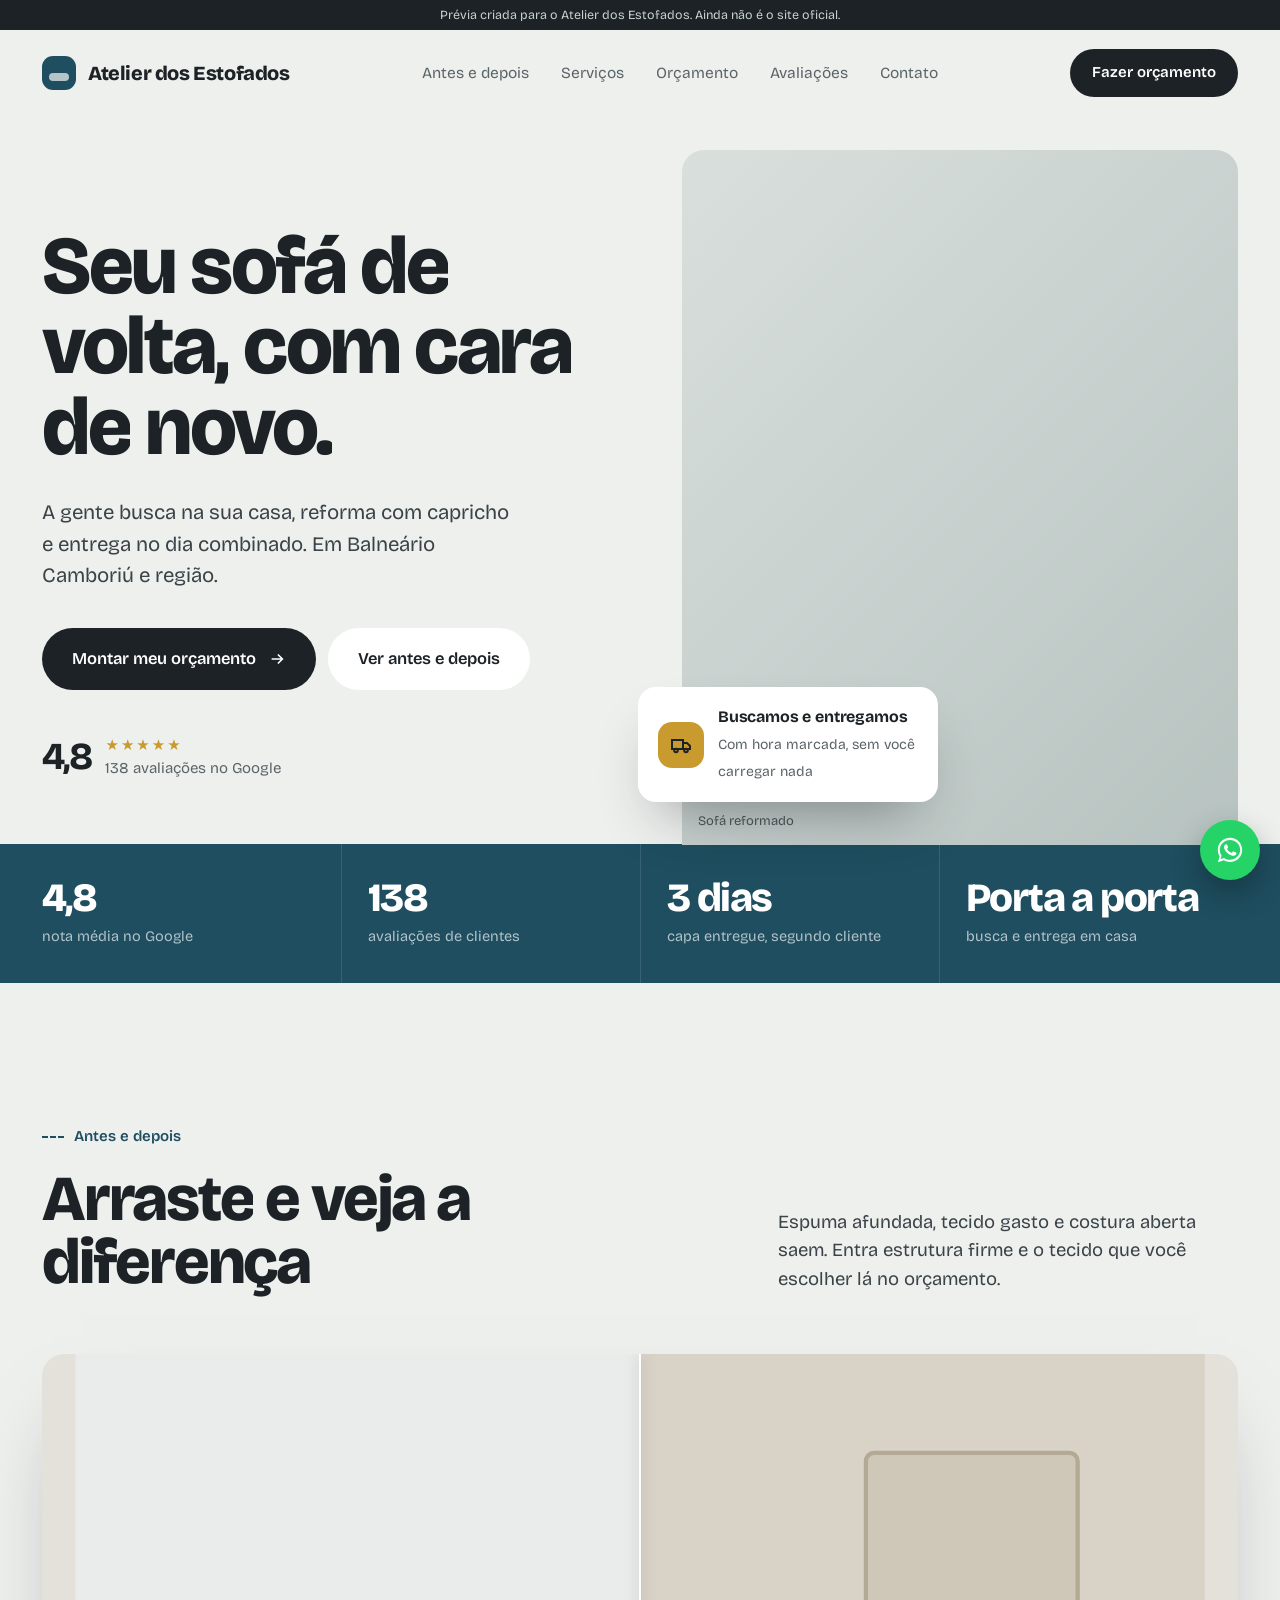
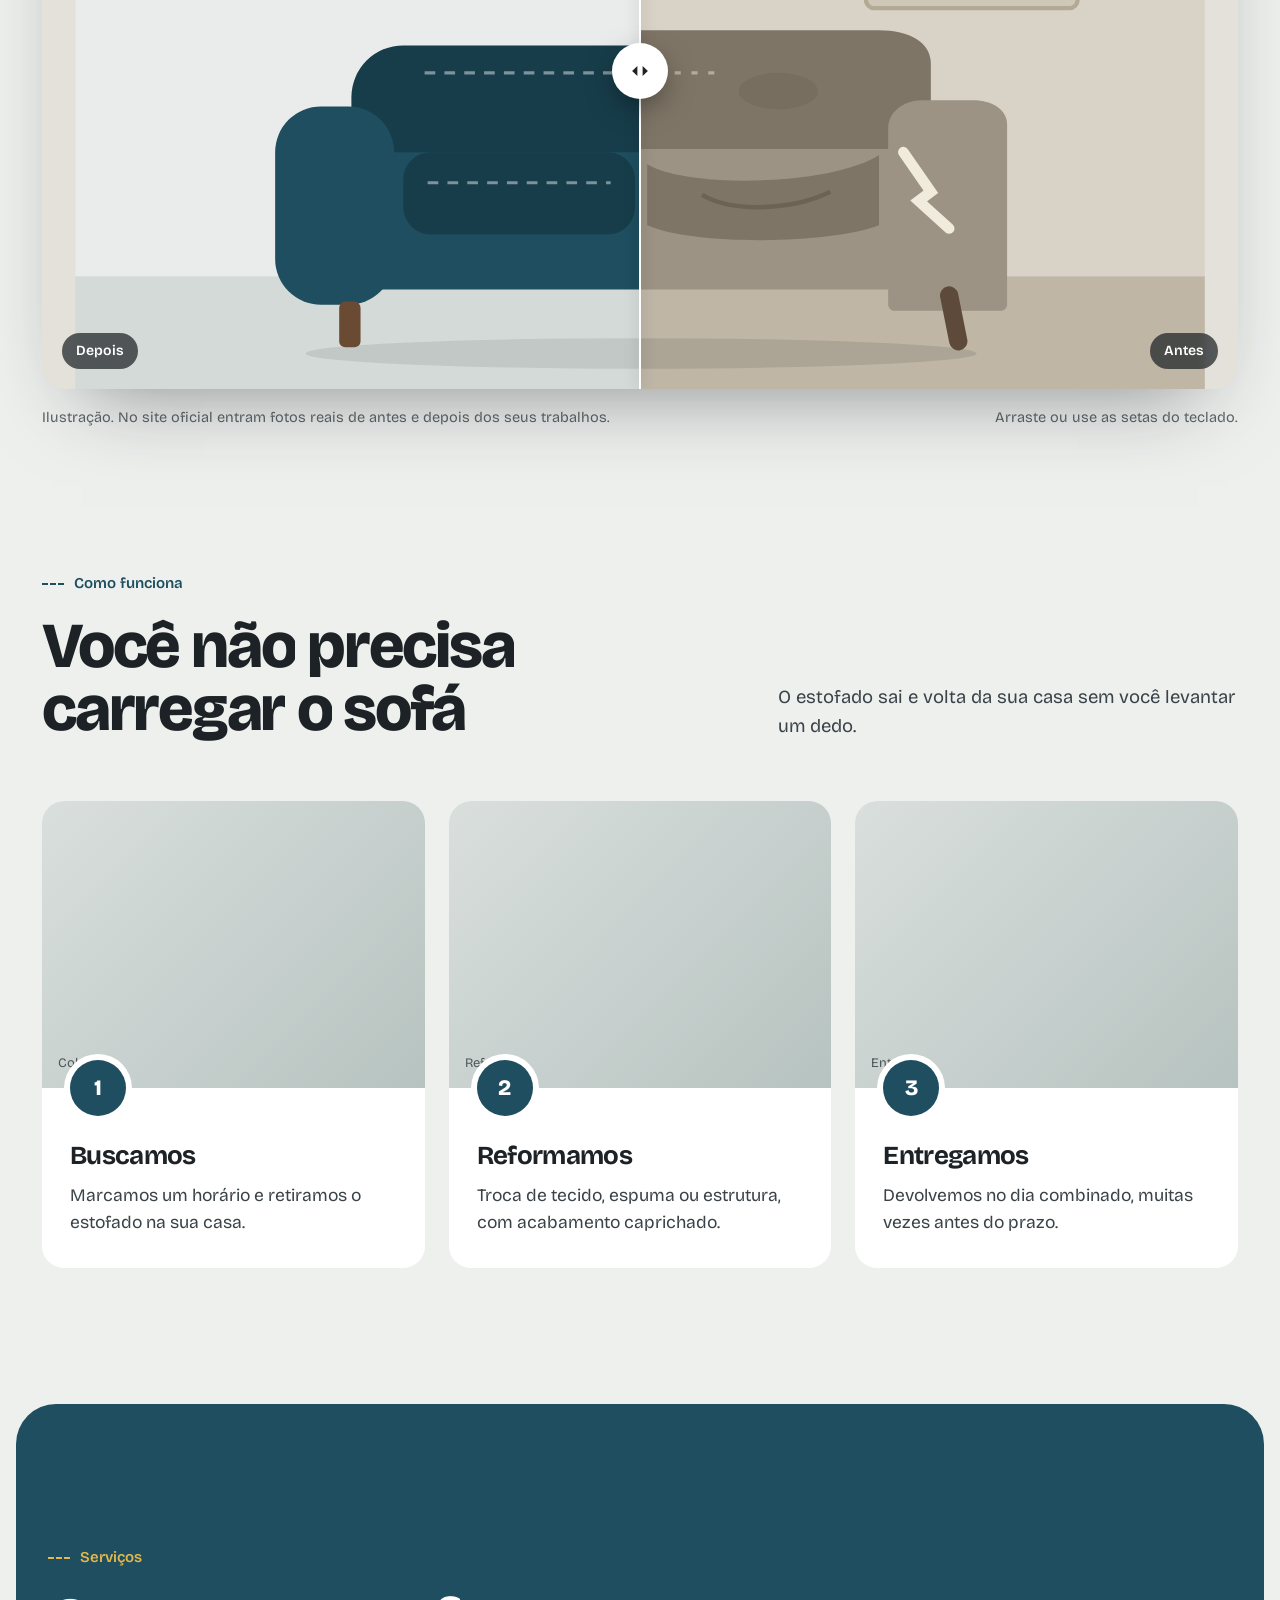
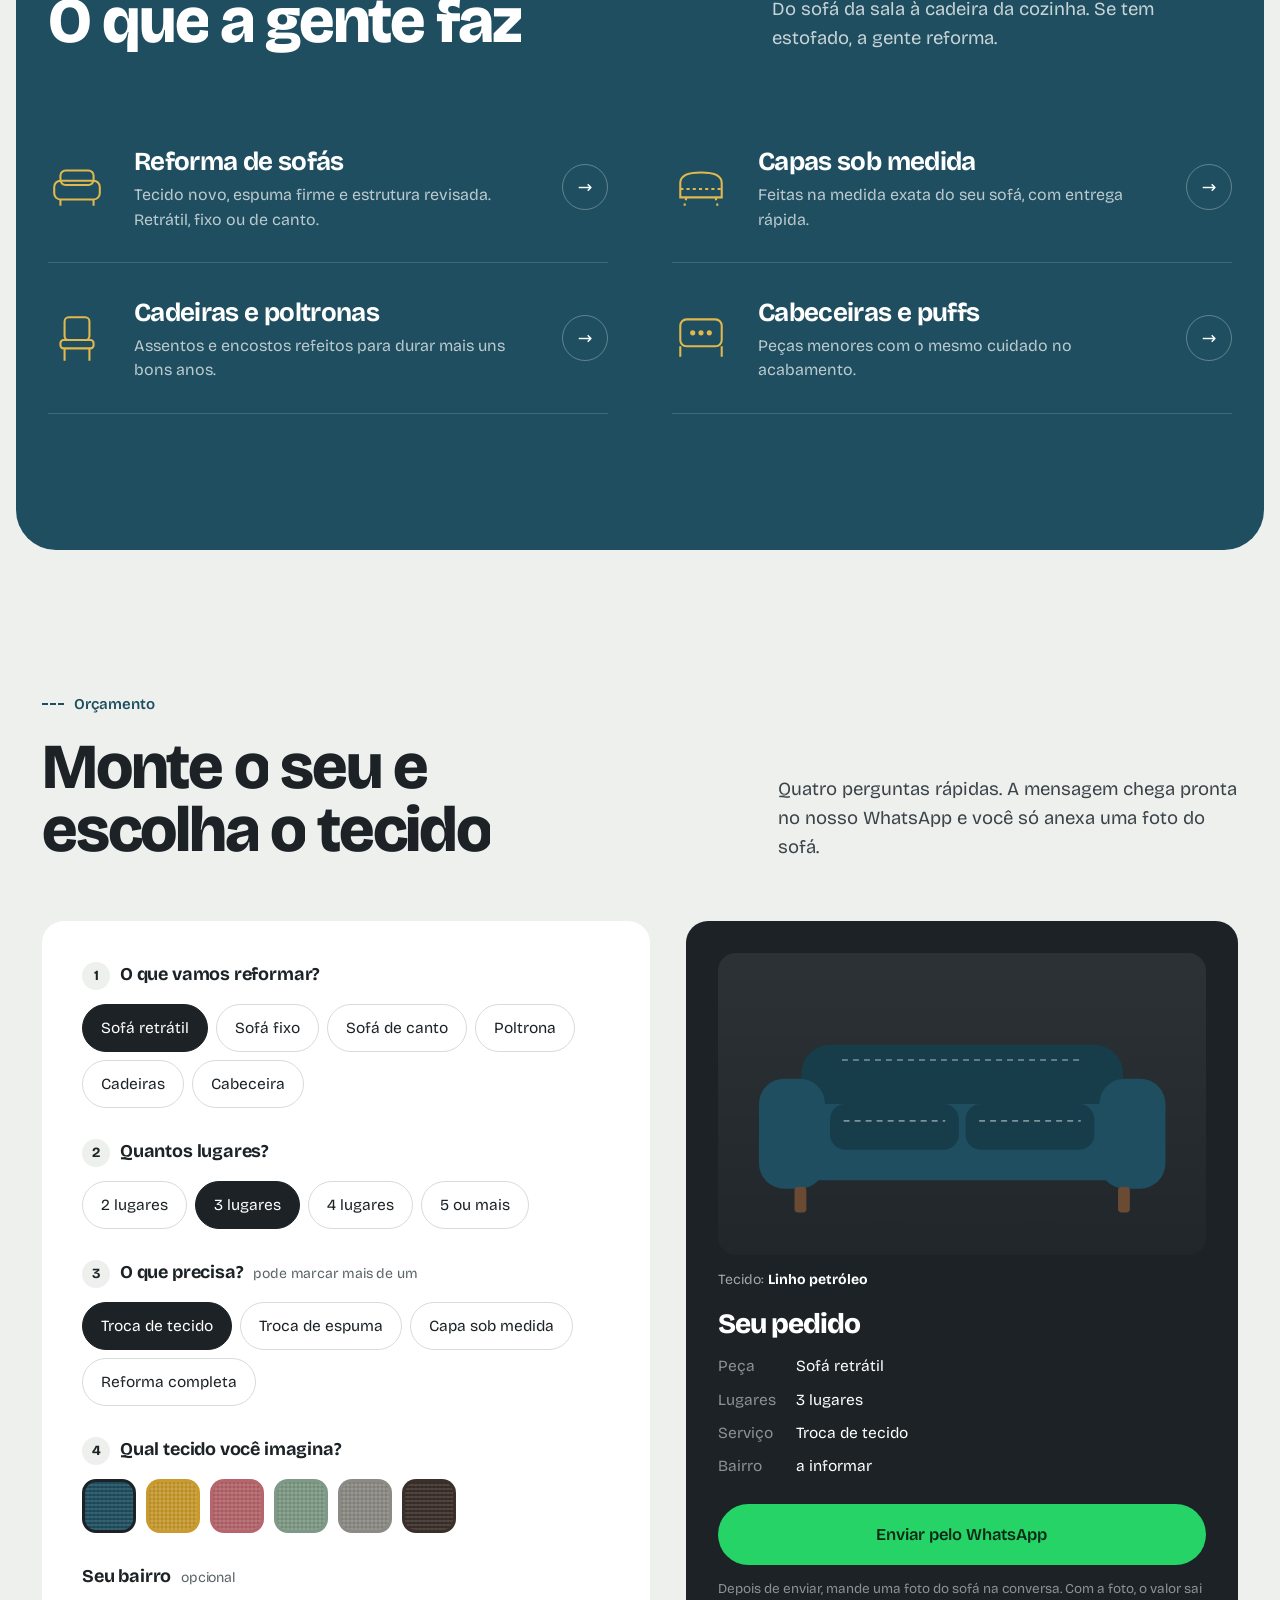
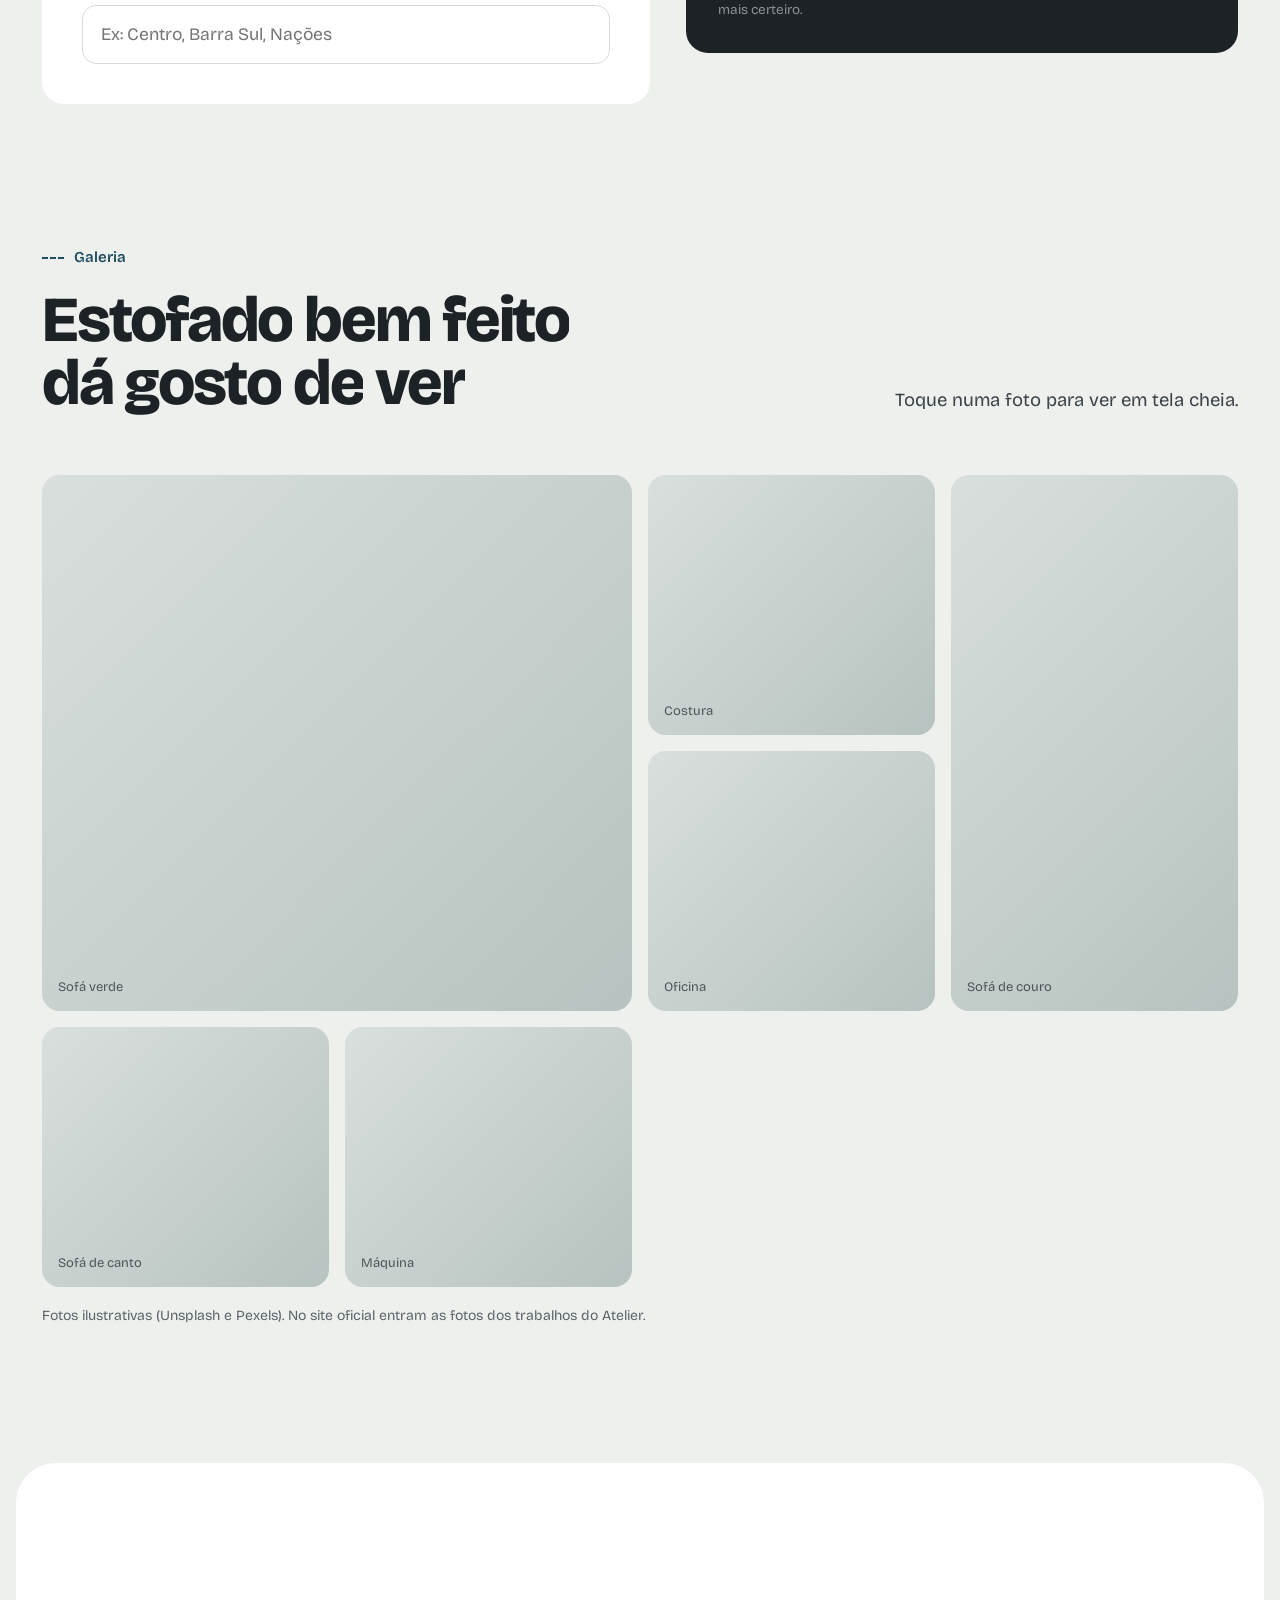
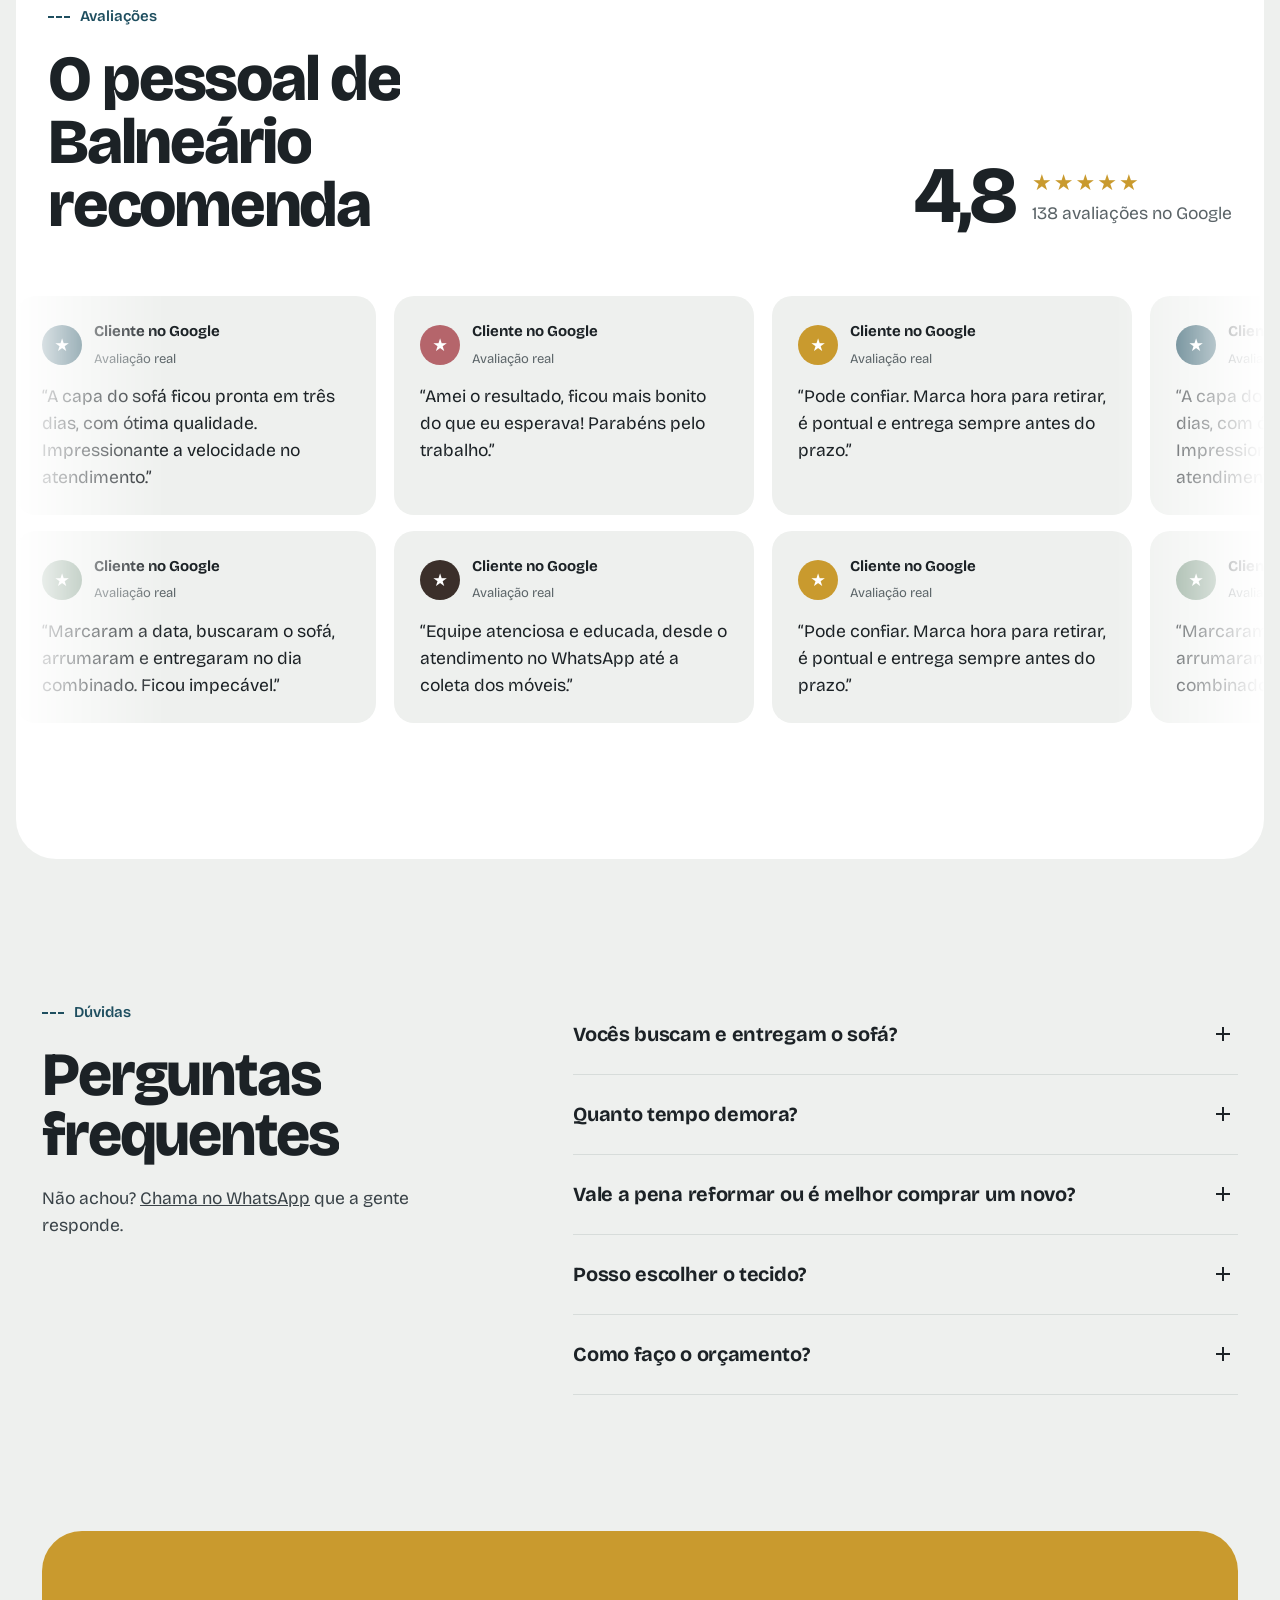
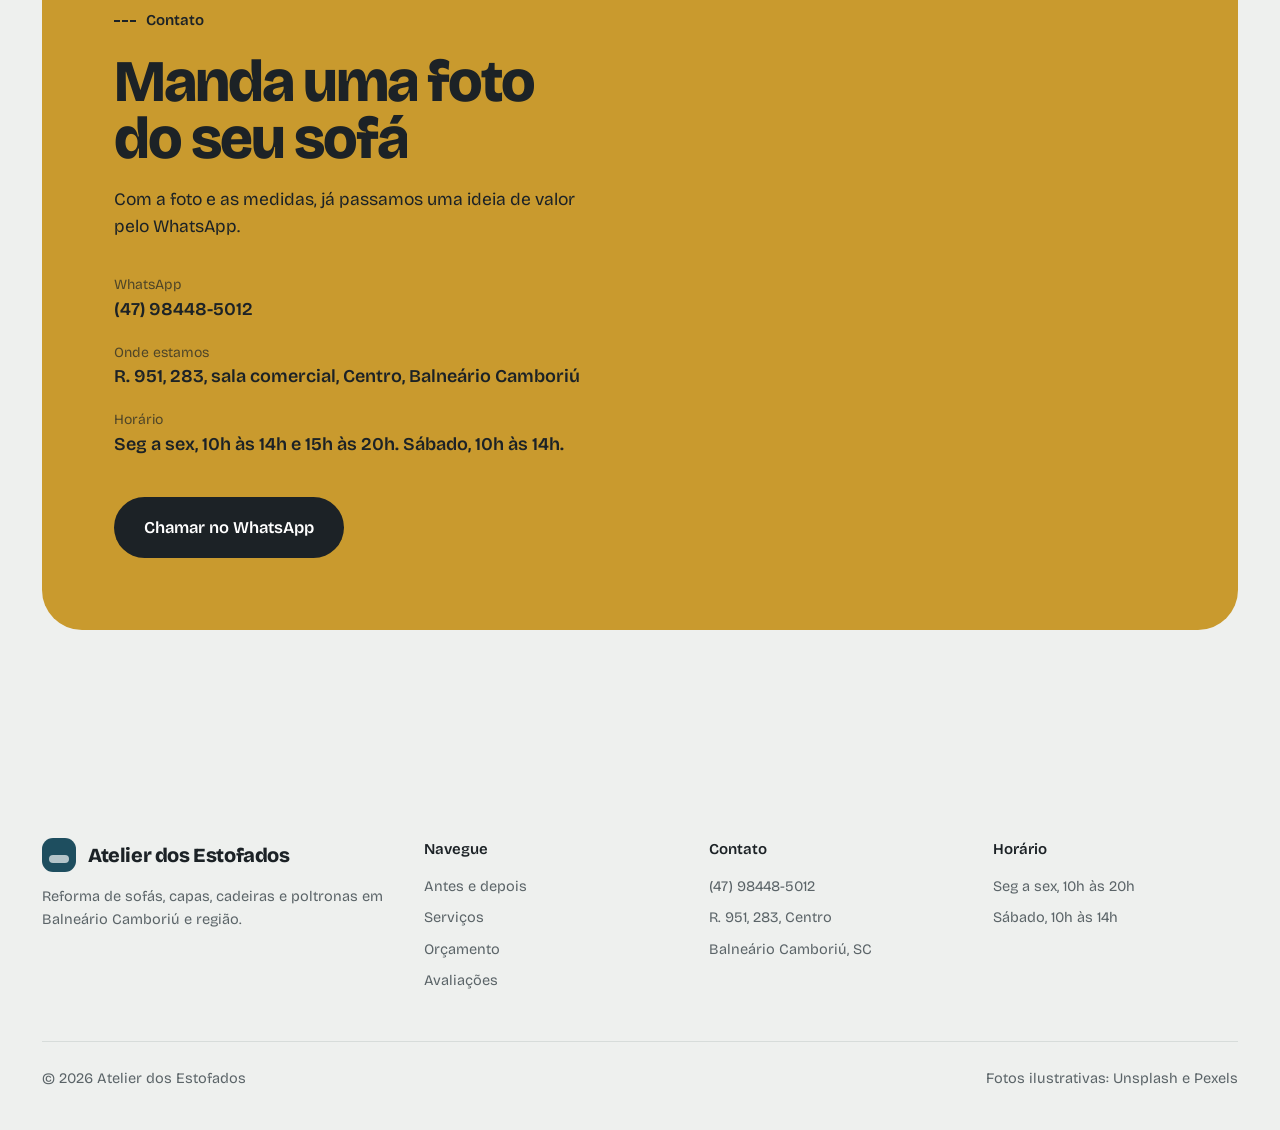
==== atelier-dos-estofados/index.html @ 9656c568 "Adiciona demos: Monte Sagro, Atelier dos Estofados e Marcenaria Renovo Co-Authored-By: Claude Opus 5" ====
<!DOCTYPE html>
<html lang="pt-BR">
<head>
<meta charset="utf-8">
<meta name="viewport" content="width=device-width,initial-scale=1,viewport-fit=cover">
<meta name="robots" content="noindex, nofollow">
<title>Atelier dos Estofados | Reforma de sofás em Balneário Camboriú</title>
<meta name="description" content="Reforma de sofás, capas sob medida, cadeiras e poltronas em Balneário Camboriú. Buscamos e entregamos na sua casa, no dia combinado.">
<meta name="theme-color" content="#1E4E5F">
<link rel="icon" href="favicon.svg" type="image/svg+xml">
<meta property="og:type" content="website"><meta property="og:locale" content="pt_BR">
<meta property="og:title" content="Atelier dos Estofados, Balneário Camboriú">
<meta property="og:description" content="Seu sofá de volta, com cara de novo. Buscamos e entregamos.">
<meta property="og:image" content="https://images.unsplash.com/photo-1555041469-a586c61ea9bc?auto=format&fit=crop&w=1200&h=630&q=80">
<link rel="preload" href="assets/fonts/bricolage-grotesque-latin-standard-normal.woff2" as="font" type="font/woff2" crossorigin>
<link rel="preconnect" href="https://images.unsplash.com"><link rel="preconnect" href="https://images.pexels.com">
<link rel="stylesheet" href="assets/base.css">
<script type="application/ld+json">
{"@context":"https://schema.org","@type":"LocalBusiness","name":"Atelier dos Estofados","description":"Reforma de sofás, capas sob medida, cadeiras e poltronas, com busca e entrega.","telephone":"+55-47-98448-5012","address":{"@type":"PostalAddress","streetAddress":"R. 951, 283, sala comercial","addressLocality":"Balneário Camboriú","addressRegion":"SC","addressCountry":"BR"},"areaServed":"Balneário Camboriú e região","openingHoursSpecification":[{"@type":"OpeningHoursSpecification","dayOfWeek":["Monday","Tuesday","Wednesday","Thursday","Friday"],"opens":"10:00","closes":"20:00"},{"@type":"OpeningHoursSpecification","dayOfWeek":"Saturday","opens":"10:00","closes":"14:00"}]}
</script>
<style>
@font-face{font-family:Bricolage;src:url(assets/fonts/bricolage-grotesque-latin-standard-normal.woff2) format("woff2");font-weight:200 800;font-stretch:75% 100%;font-display:swap}
:root{
  --petroleo:#1E4E5F;--petroleo2:#173E4C;--petroleo3:#123341;--mostarda:#C99A2E;--mostarda2:#E2B84E;--rosa:#B5656B;--salvia:#7E9A86;
  --linho:#EEF0EE;--papel:#F7F8F7;--tinta:#1C2226;--suave:#5B6468;--linha:#D7DCDA;--tecido:#1E4E5F;
  --foco:#C99A2E;--loader-bg:#1E4E5F;--loader-fg:#fff;--aviso-h:30px;--fb1:#D9DFDD;--fb2:#B7C3C0;
  --w:1260px;--raio:22px;
}
body{font-family:Bricolage,system-ui,sans-serif;font-size:17.5px;line-height:1.55;color:var(--tinta);background:var(--linho);font-optical-sizing:auto}
.w{max-width:var(--w);margin:0 auto;padding:0 32px}
h1,h2,h3{font-weight:800;letter-spacing:-.035em;line-height:.98}
.aviso-demo{background:var(--tinta);color:#C9D0CE}

.btn{display:inline-flex;align-items:center;gap:12px;background:var(--tinta);color:#fff;text-decoration:none;padding:18px 30px;border-radius:999px;font-weight:600;font-size:16.5px;transition:background .25s,transform .25s}
.btn:hover{background:var(--petroleo)}
.btn svg{width:18px;height:18px;transition:transform .25s}.btn:hover svg{transform:translateX(3px)}
.btn.claro{background:#fff;color:var(--tinta)}.btn.claro:hover{background:var(--mostarda2)}
.btn.zap{background:#25D366;color:#0B2A16}.btn.zap:hover{background:#30E073}
.btn.must{background:var(--mostarda);color:var(--tinta)}.btn.must:hover{background:var(--mostarda2)}

/* topo */
.topo .w{display:flex;align-items:center;justify-content:space-between;height:86px;gap:24px;transition:height .3s}
.topo.rolou{background:rgba(238,240,238,.9);backdrop-filter:blur(12px) saturate(1.3);box-shadow:0 1px 0 var(--linha)}
.topo.rolou .w{height:70px}
.marca{display:flex;align-items:center;gap:12px;text-decoration:none;font-weight:800;font-size:20px;letter-spacing:-.02em}
.marca i{width:34px;height:34px;border-radius:11px;background:var(--tecido);transition:background .5s;position:relative;display:block}
.marca i::after{content:"";position:absolute;left:7px;right:7px;bottom:9px;height:8px;border-radius:4px;background:#ffffffaa}
.nav-d{display:flex;gap:32px;font-size:15.5px}
.nav-d a{text-decoration:none;color:var(--suave);transition:color .2s}.nav-d a:hover{color:var(--tinta)}
.topo .btn{padding:12px 22px;font-size:15px}
.menu-mob{background:var(--petroleo);color:#fff}
.menu-mob a{font-weight:800;letter-spacing:-.03em}
.menu-mob .btn{margin-top:28px;align-self:flex-start;font-size:17px;letter-spacing:0}
.menu-aberto .topo{color:#fff;background:transparent;box-shadow:none}

/* hero */
.hero{padding:150px 0 0;position:relative}
.hero .w{display:grid;grid-template-columns:1.05fr 1fr;gap:56px;align-items:end}
.hero h1{font-size:clamp(50px,6.4vw,98px);letter-spacing:-.03em}
.hero h1 em{font-style:normal;color:var(--tecido);transition:color .5s}
.hero .lead{font-size:clamp(18px,1.6vw,21px);max-width:470px;margin:30px 0 36px;color:#3A4348}
.acoes{display:flex;gap:12px;flex-wrap:wrap}
.selo{display:flex;align-items:center;gap:14px;margin-top:44px;color:var(--suave);font-size:15px}
.selo b{font-size:38px;color:var(--tinta);letter-spacing:-.04em;line-height:1}
.estrelas{color:var(--mostarda);letter-spacing:2px}
.hero .foto{position:relative;aspect-ratio:4/5;border-radius:var(--raio) var(--raio) 0 0;overflow:hidden;margin-bottom:-1px}
.hero .foto img,.hero .foto .img-fb{width:100%;height:100%;object-fit:cover}
.hero .cartao-flut{position:absolute;left:-44px;bottom:42px;z-index:2;background:#fff;border-radius:18px;padding:18px 20px;box-shadow:0 30px 60px -24px rgba(28,34,38,.45);display:flex;gap:14px;align-items:center;max-width:300px}
.hero .cartao-flut b{display:block;font-size:16px;letter-spacing:-.01em}
.hero .cartao-flut span{font-size:14px;color:var(--suave)}
.hero .cartao-flut .ic{width:46px;height:46px;border-radius:14px;background:var(--mostarda);display:grid;place-items:center;flex:none}
.hero .cartao-flut svg{width:24px;height:24px}
.faixa-hero{background:var(--petroleo);color:#fff}
.faixa-hero .w{display:grid;grid-template-columns:repeat(4,1fr)}
.faixa-hero .w>div{padding:34px 26px;border-left:1px solid #ffffff1f}
.faixa-hero .w>div:first-child{border-left:0;padding-left:0}
.faixa-hero strong{display:block;font-size:40px;font-weight:800;letter-spacing:-.04em;line-height:1}
.faixa-hero span{display:block;margin-top:8px;font-size:14.5px;color:#ffffffa8}

section{padding:136px 0}
.cab{display:grid;grid-template-columns:1.1fr 1fr;gap:48px;align-items:end;margin-bottom:60px}
.cab h2{font-size:clamp(40px,5vw,72px)}
.cab p{max-width:460px;justify-self:end;font-size:18.5px;color:#3A4348}
.rot{display:inline-flex;align-items:center;gap:10px;font-size:15px;font-weight:600;color:var(--petroleo);margin-bottom:20px}
.rot::before{content:"";width:22px;height:2px;border-top:2px dashed currentColor}

/* antes e depois */
.cmp{aspect-ratio:16/8.5;border-radius:var(--raio);background:#E4E1DA;box-shadow:0 40px 80px -40px rgba(28,34,38,.5)}
.cmp .rotc{position:absolute;bottom:20px;z-index:2;background:rgba(28,34,38,.72);color:#fff;font-size:14px;font-weight:600;padding:7px 14px;border-radius:999px;pointer-events:none;backdrop-filter:blur(4px)}
.cmp .rotc.a{right:20px}.cmp .rotc.d{left:20px}
.cmp-pe{display:flex;justify-content:space-between;gap:16px;flex-wrap:wrap;margin-top:18px;font-size:14.5px;color:var(--suave)}

/* etapas */
.etapas{list-style:none;display:grid;grid-template-columns:repeat(3,1fr);gap:24px;counter-reset:e}
.etapas li{counter-increment:e;background:#fff;border-radius:var(--raio);overflow:hidden;display:flex;flex-direction:column}
.etapas .ft{aspect-ratio:4/3;overflow:hidden;position:relative}
.etapas .ft img,.etapas .ft .img-fb{width:100%;height:100%;object-fit:cover}
.etapas .tx{padding:28px 28px 32px;position:relative}
.etapas .tx::before{content:counter(e);position:absolute;top:-28px;left:28px;width:56px;height:56px;border-radius:50%;background:var(--tecido);transition:background .5s;color:#fff;font-weight:800;font-size:22px;display:grid;place-items:center;box-shadow:0 0 0 6px #fff}
.etapas strong{display:block;font-size:26px;letter-spacing:-.025em;margin:20px 0 6px}
.etapas p{color:#3A4348}

/* serviços */
.serv{background:var(--petroleo);color:#fff;border-radius:40px;margin:0 16px}
.serv .cab h2{color:#fff}.serv .cab p{color:#ffffffc0}.serv .rot{color:var(--mostarda2)}
.lista{display:grid;grid-template-columns:1fr 1fr;gap:0 64px}
.lista>div{display:grid;grid-template-columns:64px 1fr auto;gap:22px;align-items:center;padding:30px 0;border-bottom:1px solid #ffffff26}
.lista svg{width:58px;height:58px}
.lista strong{display:block;font-size:26px;letter-spacing:-.025em;font-weight:700}
.lista p{color:#ffffffb3;font-size:16px}
.lista a{width:46px;height:46px;border-radius:50%;border:1px solid #ffffff4d;display:grid;place-items:center;text-decoration:none;transition:background .2s}
.lista a:hover{background:#ffffff1f}

/* provador + orçamento */
.orc{display:grid;grid-template-columns:1.1fr 1fr;gap:36px;align-items:start}
.form{background:#fff;border-radius:var(--raio);padding:40px}
.passo{margin-bottom:30px}
.passo legend,.passo label.t{display:flex;align-items:baseline;gap:10px;font-weight:700;font-size:18px;margin-bottom:14px;letter-spacing:-.01em}
.passo legend i{font-style:normal;display:inline-grid;place-items:center;width:28px;height:28px;border-radius:50%;background:var(--linho);font-size:14px}
.passo legend span{color:var(--suave);font-weight:400;font-size:14px}
fieldset{border:0}
.op{display:flex;flex-wrap:wrap;gap:8px}
.op input{position:absolute;opacity:0;pointer-events:none}
.op label{padding:11px 18px;border:1.5px solid var(--linha);border-radius:999px;cursor:pointer;font-size:15.5px;transition:all .2s}
.op label:hover{border-color:var(--tinta)}
.op input:checked+label{background:var(--tinta);border-color:var(--tinta);color:#fff}
.op input:focus-visible+label{outline:3px solid var(--mostarda);outline-offset:2px}
.amostras{display:flex;gap:10px;flex-wrap:wrap}
.am{width:54px;height:54px;border-radius:14px;border:3px solid transparent;position:relative;background:var(--c);transition:transform .2s}
.am:hover{transform:translateY(-2px)}
.am::after{content:"";position:absolute;inset:0;border-radius:11px;background:repeating-linear-gradient(0deg,#ffffff1c 0 2px,transparent 2px 4px),repeating-linear-gradient(90deg,#00000016 0 2px,transparent 2px 4px)}
.am[aria-pressed="true"]{border-color:var(--tinta)}
.passo input[type=text]{width:100%;padding:15px 18px;border:1.5px solid var(--linha);border-radius:14px}
.resumo{position:sticky;top:96px;background:var(--tinta);color:#fff;border-radius:var(--raio);padding:32px;overflow:hidden}
.resumo .mini{background:linear-gradient(180deg,#ffffff12,#ffffff05);border-radius:18px;padding:24px;margin-bottom:24px}
.resumo .mini svg{width:100%;height:auto}
.resumo .tec{font-size:14px;color:#ffffff99;margin:-10px 0 20px}
.resumo .tec b{color:#fff}
.resumo h3{font-size:28px;margin-bottom:16px}
.resumo dl{display:grid;grid-template-columns:auto 1fr;gap:9px 20px;font-size:15.5px;margin-bottom:26px}
.resumo dt{color:#ffffff80}
.resumo .btn{width:100%;justify-content:center}
.resumo .obs{font-size:13.5px;color:#ffffff80;margin-top:14px}

/* galeria */
.gal{display:grid;grid-auto-flow:dense;grid-template-columns:repeat(4,1fr);grid-auto-rows:260px;gap:16px}
.gal a{border-radius:18px;overflow:hidden;position:relative;display:block;background:#dfe3e1}
.gal a img,.gal a .img-fb{width:100%;height:100%;object-fit:cover;transition:transform 1.2s cubic-bezier(.2,.7,.2,1)}
.gal a:hover img{transform:scale(1.05)}
.gal .x2{grid-column:span 2;grid-row:span 2}.gal .t2{grid-row:span 2}
.nota-foto{font-size:14px;color:var(--suave);margin-top:18px}

/* avaliações */
.aval{background:#fff;border-radius:40px;margin:0 16px;overflow:hidden}
.g-sel{display:flex;align-items:center;gap:18px;justify-self:end}
.g-sel b{font-size:80px;letter-spacing:-.05em;line-height:1}
.marq{display:grid;gap:16px}
.marq-t figure{width:360px;flex:none;background:var(--linho);border-radius:20px;padding:24px 26px;display:flex;flex-direction:column;gap:12px}
.marq-t .quem{display:flex;align-items:center;gap:12px}
.marq-t .av{width:40px;height:40px;border-radius:50%;display:grid;place-items:center;font-weight:800;color:#fff}
.marq-t .quem b{display:block;font-size:15px}.marq-t .quem small{color:var(--suave);font-size:13px}

/* faq */
.faq{display:grid;grid-template-columns:1fr 1.5fr;gap:88px}
.faq h2{font-size:clamp(40px,4.8vw,64px)}
details.p summary{font-weight:700;font-size:20px;letter-spacing:-.015em}
details.p .r{color:#3A4348}

/* contato */
.contato{background:var(--mostarda);border-radius:40px;overflow:hidden;display:grid;grid-template-columns:1.1fr 1fr}
.contato .txt{padding:72px}
.contato h2{font-size:clamp(40px,4.6vw,66px);margin-bottom:18px}
.contato dl{margin:34px 0 38px;display:grid;gap:18px}
.contato dt{font-size:14px;opacity:.7}
.contato dd{font-size:18px;font-weight:600}
.contato iframe{width:100%;height:100%;min-height:520px;border:0}
footer{padding:72px 0 40px;font-size:14.5px;color:var(--suave)}
footer .top{display:grid;grid-template-columns:1.4fr 1fr 1fr 1fr;gap:40px;padding-bottom:48px;border-bottom:1px solid var(--linha)}
footer .fh{font-weight:600;color:var(--tinta);font-size:15px;margin-bottom:14px}
footer ul{list-style:none;display:grid;gap:9px}
footer a{text-decoration:none}footer a:hover{color:var(--tinta)}
footer .base{display:flex;justify-content:space-between;gap:20px;padding-top:26px;flex-wrap:wrap}
.sofa{transition:fill .5s}

@media(max-width:1060px){
  .hero .w,.cab,.orc,.faq,.contato,.lista{grid-template-columns:1fr}
  .cab p,.g-sel{justify-self:start}
  .hero .foto{aspect-ratio:4/3;border-radius:var(--raio)}
  .hero .cartao-flut{left:16px}
  .faixa-hero .w{grid-template-columns:1fr 1fr}.faixa-hero .w>div:nth-child(3){border-left:0;padding-left:0}
  .etapas{grid-template-columns:1fr}
  .resumo{position:static}
  .gal{grid-template-columns:1fr 1fr;grid-auto-rows:200px}
  footer .top{grid-template-columns:1fr 1fr}
  .contato .txt{padding:44px 32px}
}
@media(max-width:680px){
  body{font-size:16.5px}.w{padding:0 22px}
  section{padding:92px 0}
  .hero{padding-top:120px}
  .serv,.aval{border-radius:28px;margin:0 8px}
  .cmp{aspect-ratio:4/3.4}
  .form,.resumo{padding:26px}
  .lista>div{grid-template-columns:52px 1fr;gap:16px}.lista a{display:none}
  .gal .x2{grid-column:span 2;grid-row:span 1}
  .marq-t figure{width:290px}
  .contato{border-radius:28px}
  footer .top{grid-template-columns:1fr}
}
</style>
</head>
<body>
<a class="pular" href="#conteudo">Pular para o conteúdo</a>
<div class="aviso-demo">Prévia criada para o Atelier dos Estofados. Ainda não é o site oficial.</div>
<div id="loader" aria-hidden="true"><div class="marca-load"><svg width="72" height="48" viewBox="0 0 72 48"><rect x="6" y="18" width="60" height="22" rx="10" fill="#C99A2E"/><rect x="14" y="6" width="44" height="18" rx="8" fill="#E2B84E"/><path d="M16 14h40" stroke="#fff" stroke-width="1.5" stroke-dasharray="4 4"/></svg><div class="barra-load"></div></div></div>

<header class="topo">
  <div class="w">
    <a class="marca" href="#topo"><i aria-hidden="true"></i>Atelier dos Estofados</a>
    <nav class="nav-d" aria-label="Principal"><a href="#antes-depois">Antes e depois</a><a href="#servicos">Serviços</a><a href="#orcamento">Orçamento</a><a href="#avaliacoes">Avaliações</a><a href="#contato">Contato</a></nav>
    <a class="btn nav-d" href="#orcamento">Fazer orçamento</a>
    <button class="btn-menu" aria-label="Abrir menu" aria-expanded="false"><span></span><span></span><span></span></button>
  </div>
</header>
<nav class="menu-mob" aria-label="Menu"><a href="#antes-depois">Antes e depois</a><a href="#servicos">Serviços</a><a href="#orcamento">Orçamento</a><a href="#avaliacoes">Avaliações</a><a href="#contato">Contato</a><a class="btn zap" href="https://wa.me/5547984485012" target="_blank" rel="noopener">Chamar no WhatsApp</a></nav>

<main id="conteudo">
<section class="hero" id="topo" data-hero>
  <div class="w">
    <div style="padding-bottom:64px">
      <h1 data-split>Seu sofá de volta, com cara de novo.</h1>
      <p class="lead" data-hero-fade>A gente busca na sua casa, reforma com capricho e entrega no dia combinado. Em Balneário Camboriú e região.</p>
      <div class="acoes" data-hero-fade>
        <a class="btn" href="#orcamento">Montar meu orçamento <svg viewBox="0 0 20 20" fill="none" stroke="currentColor" stroke-width="1.8"><path d="M4 10h12M11 5l5 5-5 5"/></svg></a>
        <a class="btn claro" href="#antes-depois">Ver antes e depois</a>
      </div>
      <div class="selo" data-hero-fade><b>4,8</b><div><div class="estrelas">★★★★★</div>138 avaliações no Google</div></div>
    </div>
    <div class="foto-w" data-hero-fade style="position:relative">
     <div class="foto">
      <img data-hero-img data-fb="Sofá reformado" fetchpriority="high" alt="Sofá estofado em tecido verde" src="https://images.unsplash.com/photo-1555041469-a586c61ea9bc?auto=format&fit=crop&w=1400&q=80" srcset="https://images.unsplash.com/photo-1555041469-a586c61ea9bc?auto=format&fit=crop&w=800&q=75 800w,https://images.unsplash.com/photo-1555041469-a586c61ea9bc?auto=format&fit=crop&w=1400&q=80 1400w" sizes="(max-width:1060px) 100vw, 50vw">
     </div>
      <div class="cartao-flut"><span class="ic"><svg viewBox="0 0 24 24" fill="none" stroke="#1C2226" stroke-width="2"><path d="M3 7h11v9H3zM14 10h4l3 3v3h-7"/><circle cx="7" cy="17.5" r="1.8"/><circle cx="17" cy="17.5" r="1.8"/></svg></span><div><b>Buscamos e entregamos</b><span>Com hora marcada, sem você carregar nada</span></div></div>
    </div>
  </div>
</section>
<div class="faixa-hero">
  <div class="w">
    <div><strong data-count="4.8">4,8</strong><span>nota média no Google</span></div>
    <div><strong data-count="138">138</strong><span>avaliações de clientes</span></div>
    <div><strong>3 dias</strong><span>capa entregue, segundo cliente</span></div>
    <div><strong>Porta a porta</strong><span>busca e entrega em casa</span></div>
  </div>
</div>

<section id="antes-depois">
  <div class="w">
    <div class="cab"><div><span class="rot" data-reveal>Antes e depois</span><h2 data-split>Arraste e veja a diferença</h2></div><p data-reveal>Espuma afundada, tecido gasto e costura aberta saem. Entra estrutura firme e o tecido que você escolher lá no orçamento.</p></div>
    <div class="cmp" data-compare data-reveal role="slider" tabindex="0" aria-label="Comparar antes e depois da reforma" aria-valuemin="0" aria-valuemax="100" aria-valuenow="50">
      <div class="cam antes" id="cAntes"></div><div class="cam depois" id="cDepois"></div>
      <span class="rotc a">Antes</span><span class="rotc d">Depois</span>
      <div class="lin" aria-hidden="true"></div>
      <div class="pux" aria-hidden="true"><svg width="20" height="14" viewBox="0 0 16 12"><path d="M1.25 6L5.75 1.75V10.25L1.25 6Z" fill="currentColor"/><path d="M14.75 6L10.25 1.75V10.25L14.75 6Z" fill="currentColor"/></svg></div>
    </div>
    <div class="cmp-pe"><span>Ilustração. No site oficial entram fotos reais de antes e depois dos seus trabalhos.</span><span>Arraste ou use as setas do teclado.</span></div>
  </div>
</section>

<section style="padding-top:0">
  <div class="w">
    <div class="cab"><div><span class="rot" data-reveal>Como funciona</span><h2 data-split>Você não precisa carregar o sofá</h2></div><p data-reveal>O estofado sai e volta da sua casa sem você levantar um dedo.</p></div>
    <ol class="etapas">
      <li data-reveal><div class="ft"><img loading="lazy" data-fb="Coleta" alt="Sala com sofá de couro caramelo" src="https://images.unsplash.com/photo-1616047006789-b7af5afb8c20?auto=format&fit=crop&w=900&q=75"></div><div class="tx"><strong>Buscamos</strong><p>Marcamos um horário e retiramos o estofado na sua casa.</p></div></li>
      <li data-reveal><div class="ft"><img loading="lazy" data-fb="Reforma" alt="Mãos costurando tecido cinza" src="https://images.pexels.com/photos/11482124/pexels-photo-11482124.jpeg?auto=compress&cs=tinysrgb&w=900"></div><div class="tx"><strong>Reformamos</strong><p>Troca de tecido, espuma ou estrutura, com acabamento caprichado.</p></div></li>
      <li data-reveal><div class="ft"><img loading="lazy" data-fb="Entrega" alt="Sala aconchegante com sofá cinza" src="https://images.unsplash.com/photo-1680965585463-386646047473?auto=format&fit=crop&w=900&q=75"></div><div class="tx"><strong>Entregamos</strong><p>Devolvemos no dia combinado, muitas vezes antes do prazo.</p></div></li>
    </ol>
  </div>
</section>

<section class="serv" id="servicos">
  <div class="w">
    <div class="cab"><div><span class="rot" data-reveal>Serviços</span><h2 data-split>O que a gente faz</h2></div><p data-reveal>Do sofá da sala à cadeira da cozinha. Se tem estofado, a gente reforma.</p></div>
    <div class="lista">
      <div data-reveal><svg viewBox="0 0 56 56" fill="none" stroke="#E2B84E" stroke-width="2"><rect x="6" y="22" width="44" height="18" rx="6"/><rect x="12" y="12" width="32" height="14" rx="5"/><path d="M12 40v6M44 40v6"/></svg><div><strong>Reforma de sofás</strong><p>Tecido novo, espuma firme e estrutura revisada. Retrátil, fixo ou de canto.</p></div><a href="#orcamento" aria-label="Orçar reforma de sofá" data-tipo="0">→</a></div>
      <div data-reveal><svg viewBox="0 0 56 56" fill="none" stroke="#E2B84E" stroke-width="2"><path d="M8 24c0-6 6-10 20-10s20 4 20 10v14H8z"/><path d="M14 38l-2 8M42 38l2 8M8 30h40" stroke-dasharray="3 3"/></svg><div><strong>Capas sob medida</strong><p>Feitas na medida exata do seu sofá, com entrega rápida.</p></div><a href="#orcamento" aria-label="Orçar capa sob medida" data-serv="2">→</a></div>
      <div data-reveal><svg viewBox="0 0 56 56" fill="none" stroke="#E2B84E" stroke-width="2"><rect x="16" y="8" width="24" height="22" rx="4"/><rect x="12" y="30" width="32" height="8" rx="3"/><path d="M16 38v12M40 38v12"/></svg><div><strong>Cadeiras e poltronas</strong><p>Assentos e encostos refeitos para durar mais uns bons anos.</p></div><a href="#orcamento" aria-label="Orçar cadeiras" data-tipo="4">→</a></div>
      <div data-reveal><svg viewBox="0 0 56 56" fill="none" stroke="#E2B84E" stroke-width="2"><rect x="8" y="10" width="40" height="26" rx="6"/><circle cx="20" cy="23" r="1.5" fill="#E2B84E"/><circle cx="28" cy="23" r="1.5" fill="#E2B84E"/><circle cx="36" cy="23" r="1.5" fill="#E2B84E"/><path d="M8 36v10M48 36v10"/></svg><div><strong>Cabeceiras e puffs</strong><p>Peças menores com o mesmo cuidado no acabamento.</p></div><a href="#orcamento" aria-label="Orçar cabeceira" data-tipo="5">→</a></div>
    </div>
  </div>
</section>

<section id="orcamento">
  <div class="w">
    <div class="cab"><div><span class="rot" data-reveal>Orçamento</span><h2 data-split>Monte o seu e escolha o tecido</h2></div><p data-reveal>Quatro perguntas rápidas. A mensagem chega pronta no nosso WhatsApp e você só anexa uma foto do sofá.</p></div>
    <div class="orc">
      <form class="form" id="form" onsubmit="return false" data-reveal>
        <fieldset class="passo"><legend><i>1</i>O que vamos reformar?</legend><div class="op" id="opTipo"></div></fieldset>
        <fieldset class="passo" id="passoLug"><legend><i>2</i>Quantos lugares?</legend><div class="op" id="opLug"></div></fieldset>
        <fieldset class="passo"><legend><i>3</i>O que precisa? <span>pode marcar mais de um</span></legend><div class="op" id="opServ"></div></fieldset>
        <fieldset class="passo"><legend><i>4</i>Qual tecido você imagina?</legend><div class="amostras" id="amostras" role="group" aria-label="Escolher tecido"></div></fieldset>
        <div class="passo" style="margin:0"><label class="t" for="bairro">Seu bairro <span style="color:var(--suave);font-weight:400;font-size:14px">opcional</span></label><input type="text" id="bairro" placeholder="Ex: Centro, Barra Sul, Nações"></div>
      </form>
      <aside class="resumo" data-reveal aria-live="polite">
        <div class="mini" id="sofaMini"></div>
        <p class="tec">Tecido: <b id="nomeTec"></b></p>
        <h3>Seu pedido</h3>
        <dl><dt>Peça</dt><dd id="rTipo"></dd><dt>Lugares</dt><dd id="rLug"></dd><dt>Serviço</dt><dd id="rServ"></dd><dt>Bairro</dt><dd id="rBai">a informar</dd></dl>
        <a class="btn zap" id="enviar" href="#" target="_blank" rel="noopener">Enviar pelo WhatsApp</a>
        <p class="obs">Depois de enviar, mande uma foto do sofá na conversa. Com a foto, o valor sai mais certeiro.</p>
      </aside>
    </div>
  </div>
</section>

<section style="padding-top:0">
  <div class="w">
    <div class="cab"><div><span class="rot" data-reveal>Galeria</span><h2 data-split>Estofado bem feito dá gosto de ver</h2></div><p data-reveal>Toque numa foto para ver em tela cheia.</p></div>
    <div class="gal">
      <a class="x2" href="#" data-lb="gal" data-legenda="Sofá em tecido verde" data-full="https://images.unsplash.com/photo-1555041469-a586c61ea9bc?auto=format&fit=crop&w=2000&q=85"><img loading="lazy" data-fb="Sofá verde" alt="Sofá em tecido verde" src="https://images.unsplash.com/photo-1555041469-a586c61ea9bc?auto=format&fit=crop&w=1100&q=75"></a>
      <a href="#" data-lb="gal" data-legenda="Costura do acabamento" data-full="https://images.pexels.com/photos/11482148/pexels-photo-11482148.jpeg?auto=compress&cs=tinysrgb&w=1800"><img loading="lazy" data-fb="Costura" alt="Mãos costurando tecido" src="https://images.pexels.com/photos/11482148/pexels-photo-11482148.jpeg?auto=compress&cs=tinysrgb&w=700"></a>
      <a class="t2" href="#" data-lb="gal" data-legenda="Sofá de couro" data-full="https://images.unsplash.com/photo-1528827816431-d3f46a4427f7?auto=format&fit=crop&w=1800&q=85"><img loading="lazy" data-fb="Sofá de couro" alt="Sofá de couro em sala minimalista" src="https://images.unsplash.com/photo-1528827816431-d3f46a4427f7?auto=format&fit=crop&w=700&q=75"></a>
      <a href="#" data-lb="gal" data-legenda="Máquina de costura na oficina" data-full="https://images.pexels.com/photos/12906320/pexels-photo-12906320.jpeg?auto=compress&cs=tinysrgb&w=1800"><img loading="lazy" data-fb="Oficina" alt="Mãos costurando na máquina" src="https://images.pexels.com/photos/12906320/pexels-photo-12906320.jpeg?auto=compress&cs=tinysrgb&w=700"></a>
      <a href="#" data-lb="gal" data-legenda="Sectional em couro caramelo" data-full="https://images.unsplash.com/photo-1616047006789-b7af5afb8c20?auto=format&fit=crop&w=1800&q=85"><img loading="lazy" data-fb="Sofá de canto" alt="Sofá de canto em couro caramelo" src="https://images.unsplash.com/photo-1616047006789-b7af5afb8c20?auto=format&fit=crop&w=700&q=75"></a>
      <a href="#" data-lb="gal" data-legenda="Preparando a máquina" data-full="https://images.pexels.com/photos/12672105/pexels-photo-12672105.jpeg?auto=compress&cs=tinysrgb&w=1800"><img loading="lazy" data-fb="Máquina" alt="Mãos passando a linha na máquina de costura" src="https://images.pexels.com/photos/12672105/pexels-photo-12672105.jpeg?auto=compress&cs=tinysrgb&w=700"></a>
    </div>
    <p class="nota-foto">Fotos ilustrativas (Unsplash e Pexels). No site oficial entram as fotos dos trabalhos do Atelier.</p>
  </div>
</section>

<section class="aval" id="avaliacoes">
  <div class="w"><div class="cab"><div><span class="rot" data-reveal>Avaliações</span><h2 data-split>O pessoal de Balneário recomenda</h2></div><div class="g-sel" data-reveal><b>4,8</b><div><div class="estrelas" style="font-size:22px">★★★★★</div><span style="color:var(--suave)">138 avaliações no Google</span></div></div></div></div>
  <div class="marq" id="marq"></div>
</section>

<section>
  <div class="w faq">
    <div><span class="rot" data-reveal>Dúvidas</span><h2 data-split>Perguntas frequentes</h2><p data-reveal style="margin-top:20px;color:#3A4348">Não achou? <a href="https://wa.me/5547984485012" target="_blank" rel="noopener">Chama no WhatsApp</a> que a gente responde.</p></div>
    <div data-reveal>
      <details class="p"><summary>Vocês buscam e entregam o sofá?</summary><p class="r">Sim. Marcamos um horário, retiramos na sua casa e devolvemos pronto no dia combinado.</p></details>
      <details class="p"><summary>Quanto tempo demora?</summary><p class="r">Depende do serviço. Capas sob medida saem rápido e reformas completas levam mais. O prazo é combinado no orçamento e a gente costuma entregar antes.</p></details>
      <details class="p"><summary>Vale a pena reformar ou é melhor comprar um novo?</summary><p class="r">Se a estrutura de madeira está boa, reformar costuma sair mais em conta que um sofá novo da mesma qualidade, e você ainda escolhe o tecido.</p></details>
      <details class="p"><summary>Posso escolher o tecido?</summary><p class="r">Pode. No orçamento você conta o que imagina e a gente apresenta as opções de tecido e cor para o seu estofado.</p></details>
      <details class="p"><summary>Como faço o orçamento?</summary><p class="r">Use o montador desta página ou mande no WhatsApp uma foto do sofá, as medidas aproximadas e o que você quer mudar.</p></details>
    </div>
  </div>
</section>

<section id="contato" style="padding-top:0">
  <div class="w">
    <div class="contato">
      <div class="txt">
        <span class="rot" data-reveal style="color:var(--tinta)">Contato</span>
        <h2 data-split>Manda uma foto do seu sofá</h2>
        <p data-reveal>Com a foto e as medidas, já passamos uma ideia de valor pelo WhatsApp.</p>
        <dl data-reveal>
          <div><dt>WhatsApp</dt><dd><a href="https://wa.me/5547984485012" target="_blank" rel="noopener" style="text-decoration:none">(47) 98448-5012</a></dd></div>
          <div><dt>Onde estamos</dt><dd>R. 951, 283, sala comercial, Centro, Balneário Camboriú</dd></div>
          <div><dt>Horário</dt><dd>Seg a sex, 10h às 14h e 15h às 20h. Sábado, 10h às 14h.</dd></div>
        </dl>
        <a class="btn" data-reveal href="https://wa.me/5547984485012?text=Ol%C3%A1!%20Quero%20um%20or%C3%A7amento%20de%20reforma." target="_blank" rel="noopener">Chamar no WhatsApp</a>
      </div>
      <iframe title="Mapa do Atelier dos Estofados" loading="lazy" referrerpolicy="no-referrer-when-downgrade" src="https://www.google.com/maps?q=Atelier+dos+Estofados+Balne%C3%A1rio+Cambori%C3%BA&output=embed"></iframe>
    </div>
  </div>
</section>
</main>

<footer>
  <div class="w">
    <div class="top">
      <div><a class="marca" href="#topo" style="margin-bottom:14px;color:var(--tinta)"><i aria-hidden="true"></i>Atelier dos Estofados</a><p>Reforma de sofás, capas, cadeiras e poltronas em Balneário Camboriú e região.</p></div>
      <div><p class="fh">Navegue</p><ul><li><a href="#antes-depois">Antes e depois</a></li><li><a href="#servicos">Serviços</a></li><li><a href="#orcamento">Orçamento</a></li><li><a href="#avaliacoes">Avaliações</a></li></ul></div>
      <div><p class="fh">Contato</p><ul><li><a href="https://wa.me/5547984485012" target="_blank" rel="noopener">(47) 98448-5012</a></li><li>R. 951, 283, Centro</li><li>Balneário Camboriú, SC</li></ul></div>
      <div><p class="fh">Horário</p><ul><li>Seg a sex, 10h às 20h</li><li>Sábado, 10h às 14h</li></ul></div>
    </div>
    <div class="base"><span>© <span data-ano></span> Atelier dos Estofados</span><span>Fotos ilustrativas: Unsplash e Pexels</span></div>
  </div>
</footer>
<a class="fab" href="https://wa.me/5547984485012" target="_blank" rel="noopener" aria-label="Falar no WhatsApp"><svg viewBox="0 0 32 32"><path d="M16 3C8.8 3 3 8.7 3 15.8c0 2.5.7 4.9 2 7L3 29l6.4-2c2 1.1 4.3 1.7 6.6 1.7 7.2 0 13-5.7 13-12.8S23.2 3 16 3zm0 23.4c-2.1 0-4.1-.6-5.9-1.7l-.4-.3-3.8 1.2 1.2-3.7-.3-.4a10.6 10.6 0 0 1-1.7-5.7C5.1 9.9 10 5.2 16 5.2s10.9 4.7 10.9 10.6S22 26.4 16 26.4zm6-7.9c-.3-.2-1.9-.9-2.2-1-.3-.1-.5-.2-.7.2l-1 1.2c-.2.2-.4.2-.7.1-.3-.2-1.4-.5-2.6-1.6-1-.9-1.6-1.9-1.8-2.2-.2-.3 0-.5.1-.7l.5-.6.3-.5v-.5l-1-2.4c-.3-.6-.5-.5-.7-.5h-.6c-.2 0-.6.1-.9.4-.3.3-1.1 1.1-1.1 2.7s1.2 3.1 1.3 3.3c.2.2 2.3 3.5 5.6 4.9 2.8 1.1 3.3.9 3.9.8.6-.1 1.9-.8 2.2-1.5.3-.7.3-1.4.2-1.5-.1-.2-.3-.3-.6-.4z"/></svg></a>

<script src="assets/js/gsap.min.js"></script><script src="assets/js/ScrollTrigger.min.js"></script><script src="assets/js/lenis.min.js"></script>
<script>
const TECIDOS=[["#1E4E5F","Linho petróleo"],["#C99A2E","Veludo mostarda"],["#B5656B","Suede rosé"],["#7E9A86","Bouclé sálvia"],["#8C8A84","Linho cinza"],["#3B2F2A","Couro café"]];
let tec=TECIDOS[0];
/* sofá desenhado; "gasto" = versão antes da reforma */
function sofa(cor,gasto=false,cena=false){
  const sombra=`color-mix(in srgb,${cor} 78%,#000)`;
  const fundo=cena?`<rect width="800" height="450" fill="${gasto?'#D9D3C7':'#E9ECEA'}"/><rect y="370" width="800" height="80" fill="${gasto?'#BFB6A6':'#D4DAD7'}"/>
    <rect x="560" y="70" width="150" height="110" rx="6" fill="${gasto?'#CFC7B8':'#fff'}" stroke="${gasto?'#B3A995':'#C9D0CD'}" stroke-width="3"/>
    ${gasto?'':'<path d="M600 140c20-30 40 10 70-30" stroke="#7E9A86" stroke-width="4" fill="none"/><circle cx="625" cy="105" r="14" fill="#C99A2E" opacity=".7"/>'}`:"";
  const s=cena?'transform="translate(120 120) scale(1.08)"':"";
  if(gasto){
    const c="#9C9384",cs="#7E7566";
    return `<svg viewBox="0 0 ${cena?'800 450':'520 300'}" role="img" aria-label="Sofá antes da reforma">${fundo}<g ${s}>
      <ellipse cx="260" cy="282" rx="220" ry="10" fill="#000" opacity=".1"/>
      <path d="M70 92c0-14 14-22 34-22h312c20 0 34 8 34 22v108H70z" fill="${cs}"/>
      <path d="M40 160c0-6 6-12 14-12h412c8 0 14 6 14 12v76c0 2-2 4-4 4H44c-2 0-4-2-4-4z" fill="${c}"/>
      <path d="M20 132c0-10 10-16 22-16h34c12 0 22 8 22 18v114c0 2-2 4-4 4H24c-2 0-4-2-4-4z" fill="${c}"/>
      <path d="M422 134c0-10 10-18 22-18h34c12 0 22 6 22 16v118c0 2-2 4-4 4h-70c-2 0-4-2-4-4z" fill="${c}"/>
      <path d="M104 156c20 10 120 14 152 2v40c-40 14-120 12-152 0z" fill="${cs}"/>
      <path d="M264 158c26 16 120 14 152-6v46c-30 12-120 14-152 0z" fill="${cs}"/>
      <path d="M150 176c10 10 50 12 70 4" stroke="#6B6356" stroke-width="3" fill="none"/>
      <path d="M300 178c20 12 60 10 84-2" stroke="#6B6356" stroke-width="3" fill="none"/>
      <path d="M432 150l18 26-8 6 20 18" stroke="#F1EBDD" stroke-width="7" fill="none" stroke-linecap="round"/>
      <ellipse cx="190" cy="222" rx="34" ry="10" fill="#6E6556" opacity=".55"/>
      <ellipse cx="350" cy="110" rx="26" ry="12" fill="#6E6556" opacity=".4"/>
      <path d="M118 96h40M190 92h30M260 98h50" stroke="#B5AC9B" stroke-width="2" stroke-dasharray="4 7"/>
      <path d="M60 240l-4 34M462 244l6 30" stroke="#5E4A3A" stroke-width="12" stroke-linecap="round"/>
    </g></svg>`;
  }
  return `<svg viewBox="0 0 ${cena?'800 450':'520 300'}" role="img" aria-label="Sofá reformado">${fundo}<g ${s}>
    <ellipse cx="260" cy="282" rx="220" ry="10" fill="#20262B" opacity=".1"/>
    <rect class="sofa" x="70" y="80" width="380" height="120" rx="34" fill="${sombra}"/>
    <rect class="sofa" x="40" y="150" width="440" height="90" rx="28" fill="${cor}"/>
    <rect class="sofa" x="20" y="120" width="78" height="130" rx="30" fill="${cor}"/>
    <rect class="sofa" x="422" y="120" width="78" height="130" rx="30" fill="${cor}"/>
    <rect class="sofa" x="104" y="150" width="152" height="54" rx="18" fill="${sombra}"/>
    <rect class="sofa" x="264" y="150" width="152" height="54" rx="18" fill="${sombra}"/>
    <path d="M118 98H402M120 170H240M280 170H400" stroke="#ffffff70" stroke-width="2" stroke-dasharray="7 6" fill="none"/>
    <rect x="62" y="248" width="14" height="30" rx="4" fill="#6B4A33"/><rect x="444" y="248" width="14" height="30" rx="4" fill="#6B4A33"/>
  </g></svg>`;
}


const am=document.getElementById("amostras");
TECIDOS.forEach(t=>am.insertAdjacentHTML("beforeend",`<button type="button" class="am" style="--c:${t[0]}" data-c="${t[0]}" aria-pressed="false" aria-label="${t[1]}" title="${t[1]}"></button>`));
am.addEventListener("click",e=>{const b=e.target.closest(".am");if(!b)return;tec=TECIDOS.find(t=>t[0]===b.dataset.c);pinta()});
document.getElementById("cAntes").innerHTML=sofa("",true,true);
const TIPOS=["Sofá retrátil","Sofá fixo","Sofá de canto","Poltrona","Cadeiras","Cabeceira"],LUG=["2 lugares","3 lugares","4 lugares","5 ou mais"],SERV=["Troca de tecido","Troca de espuma","Capa sob medida","Reforma completa"];
const op=(id,arr,nome,tipo="radio",m=[0])=>{const g=document.getElementById(id);arr.forEach((v,i)=>g.insertAdjacentHTML("beforeend",`<input type="${tipo}" name="${nome}" id="${nome}${i}" value="${v}" ${m.includes(i)?"checked":""}><label for="${nome}${i}">${v}</label>`))};
op("opTipo",TIPOS,"tipo");op("opLug",LUG,"lug","radio",[1]);op("opServ",SERV,"serv","checkbox",[0]);
document.querySelectorAll("[data-tipo]").forEach(a=>a.addEventListener("click",()=>{document.getElementById("tipo"+a.dataset.tipo).checked=true;atualiza()}));
document.querySelectorAll("[data-serv]").forEach(a=>a.addEventListener("click",()=>{document.querySelectorAll("input[name=serv]").forEach(i=>i.checked=false);document.getElementById("serv"+a.dataset.serv).checked=true;atualiza()}));
function atualiza(){
  const tipo=document.querySelector("input[name=tipo]:checked").value,temLug=/Sofá/.test(tipo);
  passoLug.style.display=temLug?"":"none";
  const lug=temLug?document.querySelector("input[name=lug]:checked").value:"não se aplica";
  const serv=[...document.querySelectorAll("input[name=serv]:checked")].map(i=>i.value).join(", ")||"a definir",bai=bairro.value.trim();
  rTipo.textContent=tipo;rLug.textContent=lug;rServ.textContent=serv;rBai.textContent=bai||"a informar";nomeTec.textContent=tec[1];
  const msg=`Olá! Montei um orçamento no site:\n\nPeça: ${tipo}${temLug?"\nLugares: "+lug:""}\nServiço: ${serv}\nTecido que imagino: ${tec[1]}${bai?"\nBairro: "+bai:""}\n\nVou mandar uma foto aqui na conversa.`;
  enviar.href="https://wa.me/5547984485012?text="+encodeURIComponent(msg);
}
form.addEventListener("input",atualiza);
function pinta(){
  document.documentElement.style.setProperty("--tecido",tec[0]);
  document.getElementById("cDepois").innerHTML=sofa(tec[0],false,true);
  document.getElementById("sofaMini").innerHTML=sofa(tec[0]);
  document.querySelectorAll(".am").forEach(b=>b.setAttribute("aria-pressed",b.dataset.c===tec[0]));
  atualiza();
}
const AV=[["A capa do sofá ficou pronta em três dias, com ótima qualidade. Impressionante a velocidade no atendimento.","#1E4E5F"],["Amei o resultado, ficou mais bonito do que eu esperava! Parabéns pelo trabalho.","#B5656B"],["Pode confiar. Marca hora para retirar, é pontual e entrega sempre antes do prazo.","#C99A2E"],["Marcaram a data, buscaram o sofá, arrumaram e entregaram no dia combinado. Ficou impecável.","#7E9A86"],["Equipe atenciosa e educada, desde o atendimento no WhatsApp até a coleta dos móveis.","#3B2F2A"]];
const card=([t,c])=>`<figure><div class="quem"><span class="av" style="background:${c}" aria-hidden="true">★</span><div><b>Cliente no Google</b><small>Avaliação real</small></div></div><blockquote>“${t}”</blockquote></figure>`;
document.getElementById("marq").innerHTML=`<div class="marq-t" data-marquee style="--dur:60s">${[AV[0],AV[1],AV[2],AV[0],AV[1],AV[2]].map(card).join("")}</div><div class="marq-t rev" data-marquee style="--dur:70s">${[AV[3],AV[4],AV[2],AV[3],AV[4],AV[2]].map(card).join("")}</div>`;
pinta();
</script>
<script src="assets/base.js"></script>
</body>
</html>
---- atelier-dos-estofados/assets/base.css ----
/* Base compartilhada. Cada site define suas variáveis e identidade por cima. */
*,*::before,*::after{box-sizing:border-box;margin:0;padding:0}
html{-webkit-text-size-adjust:100%;text-rendering:optimizeLegibility;-webkit-font-smoothing:antialiased}
html.lenis,html.lenis body{height:auto}
.lenis.lenis-smooth{scroll-behavior:auto!important}
.lenis.lenis-stopped{overflow:hidden}
img,svg,video{display:block;max-width:100%}
button{font:inherit;color:inherit;cursor:pointer;background:none;border:0}
a{color:inherit}
input,select,textarea{font:inherit;color:inherit}
:focus-visible{outline:3px solid var(--foco,#C99A2E);outline-offset:3px;border-radius:4px}
.pular{position:absolute;left:12px;top:-60px;z-index:200;background:#000;color:#fff;padding:10px 16px;border-radius:6px;text-decoration:none}
.pular:focus{top:12px}
.sr{position:absolute;width:1px;height:1px;overflow:hidden;clip:rect(0 0 0 0);white-space:nowrap}

/* abertura */
#loader{position:fixed;inset:0;z-index:150;display:grid;place-items:center;background:var(--loader-bg,#111);color:var(--loader-fg,#fff)}
#loader .marca-load{display:flex;flex-direction:column;align-items:center;gap:16px}
#loader .barra-load{width:120px;height:2px;background:currentColor;opacity:.25;position:relative;overflow:hidden}
#loader .barra-load::after{content:"";position:absolute;inset:0;background:currentColor;transform-origin:left;animation:carrega 1.1s ease-in-out infinite}
@keyframes carrega{0%{transform:scaleX(0)}60%{transform:scaleX(1)}100%{transform:scaleX(1);opacity:0}}

/* títulos divididos */
.pal{display:inline-block;overflow:hidden;vertical-align:top;padding-bottom:.08em;margin-bottom:-.08em}
.pal>span{display:inline-block;will-change:transform}

/* topo */
.topo{position:fixed;top:var(--aviso-h,30px);left:0;right:0;z-index:60;transition:transform .45s cubic-bezier(.2,.7,.2,1),background .3s,box-shadow .3s,color .3s}
.topo.some{transform:translateY(-130%)}
.btn-menu{display:none;width:46px;height:46px;border-radius:50%;position:relative}
.btn-menu span{position:absolute;left:13px;right:13px;height:2px;background:currentColor;transition:transform .35s,opacity .2s}
.btn-menu span:nth-child(1){top:17px}.btn-menu span:nth-child(2){top:23px}.btn-menu span:nth-child(3){top:29px}
.menu-aberto .btn-menu span:nth-child(1){transform:translateY(6px) rotate(45deg)}
.menu-aberto .btn-menu span:nth-child(2){opacity:0}
.menu-aberto .btn-menu span:nth-child(3){transform:translateY(-6px) rotate(-45deg)}
.menu-mob{position:fixed;inset:0;z-index:55;display:flex;flex-direction:column;justify-content:center;gap:6px;padding:120px 28px 40px;visibility:hidden;opacity:0;transition:opacity .35s,visibility .35s}
.menu-aberto .menu-mob{visibility:visible;opacity:1}
.menu-mob a{text-decoration:none;font-size:clamp(34px,9vw,54px);line-height:1.15}
.aviso-demo{position:fixed;top:0;left:0;right:0;z-index:70;height:var(--aviso-h,30px);display:flex;align-items:center;justify-content:center;font-size:12.5px;padding:0 14px;text-align:center;white-space:nowrap;overflow:hidden;text-overflow:ellipsis}
@media(max-width:560px){.aviso-demo{font-size:11px;justify-content:flex-start}}

/* imagem que não carregou */
.img-fb{background:linear-gradient(135deg,var(--fb1,#d9dcda),var(--fb2,#bfc4c1));position:relative;width:100%;height:100%;min-height:160px}
.img-fb::after{content:attr(data-label);position:absolute;left:16px;bottom:14px;font-size:13px;opacity:.7}

/* antes e depois */
[data-compare]{position:relative;isolation:isolate;overflow:hidden;cursor:ew-resize;touch-action:none;user-select:none}
[data-compare] .cam{position:absolute;inset:0}
[data-compare] .cam>*{width:100%;height:100%;object-fit:cover}
[data-compare] .depois{clip-path:inset(0 calc(100% - var(--p,50%)) 0 0)}
[data-compare] .lin{position:absolute;top:0;bottom:0;left:var(--p,50%);width:2px;transform:translateX(-50%);background:#fff;box-shadow:0 0 14px rgba(0,0,0,.35);z-index:3;pointer-events:none}
[data-compare] .pux{position:absolute;top:50%;left:var(--p,50%);transform:translate(-50%,-50%);z-index:4;width:56px;height:56px;border-radius:50%;background:#fff;display:grid;place-items:center;box-shadow:0 10px 30px -6px rgba(0,0,0,.5);transition:transform .15s;pointer-events:none;color:#222}
[data-compare].press .pux{transform:translate(-50%,-50%) scale(.92)}

/* faixa rolando */
.marq{overflow:hidden;position:relative;-webkit-mask:linear-gradient(90deg,transparent,#000 12%,#000 88%,transparent);mask:linear-gradient(90deg,transparent,#000 12%,#000 88%,transparent)}
.marq-t{display:flex;gap:18px;width:max-content;animation:marq var(--dur,60s) linear infinite}
.marq-t.rev{animation-direction:reverse}
.marq:hover .marq-t{animation-play-state:paused}
@keyframes marq{to{transform:translateX(calc(-50% - 9px))}}

/* tela cheia da galeria */
.lb{position:fixed;inset:0;z-index:120;background:rgba(10,10,10,.92);display:grid;grid-template-columns:70px 1fr 70px;align-items:center;opacity:0;visibility:hidden;transition:opacity .3s,visibility .3s}
.lb.on{opacity:1;visibility:visible}
.lb figure{display:flex;flex-direction:column;align-items:center;gap:14px;max-height:92vh}
.lb img{max-height:82vh;max-width:100%;object-fit:contain;border-radius:4px}
.lb figcaption{color:#ddd;font-size:14px}
.lb button{color:#fff;font-size:42px;width:56px;height:56px;border-radius:50%;justify-self:center}
.lb button:hover{background:#ffffff1a}
.lb .lb-x{position:absolute;top:18px;right:18px;font-size:34px}

/* botão flutuante de WhatsApp */
.fab{position:fixed;right:20px;bottom:20px;z-index:50;width:60px;height:60px;border-radius:50%;background:#25D366;display:grid;place-items:center;box-shadow:0 12px 30px rgba(0,0,0,.28);transition:transform .25s}
.fab:hover{transform:scale(1.06)}
.fab svg{width:30px;height:30px;fill:#fff}

/* perguntas */
details.p{border-bottom:1px solid var(--linha,#ddd)}
details.p summary{list-style:none;cursor:pointer;padding:24px 48px 24px 0;position:relative}
details.p summary::-webkit-details-marker{display:none}
details.p summary::after{content:"";position:absolute;right:8px;top:50%;width:14px;height:14px;margin-top:-7px;background:linear-gradient(currentColor,currentColor) center/14px 2px no-repeat,linear-gradient(currentColor,currentColor) center/2px 14px no-repeat;transition:transform .3s}
details.p[open] summary::after{transform:rotate(45deg)}
details.p .r{padding:0 48px 24px 0}

@media(max-width:960px){.btn-menu{display:block}.nav-d{display:none!important}}
@media(prefers-reduced-motion:reduce){*{animation:none!important;transition:none!important}.marq{overflow-x:auto}}
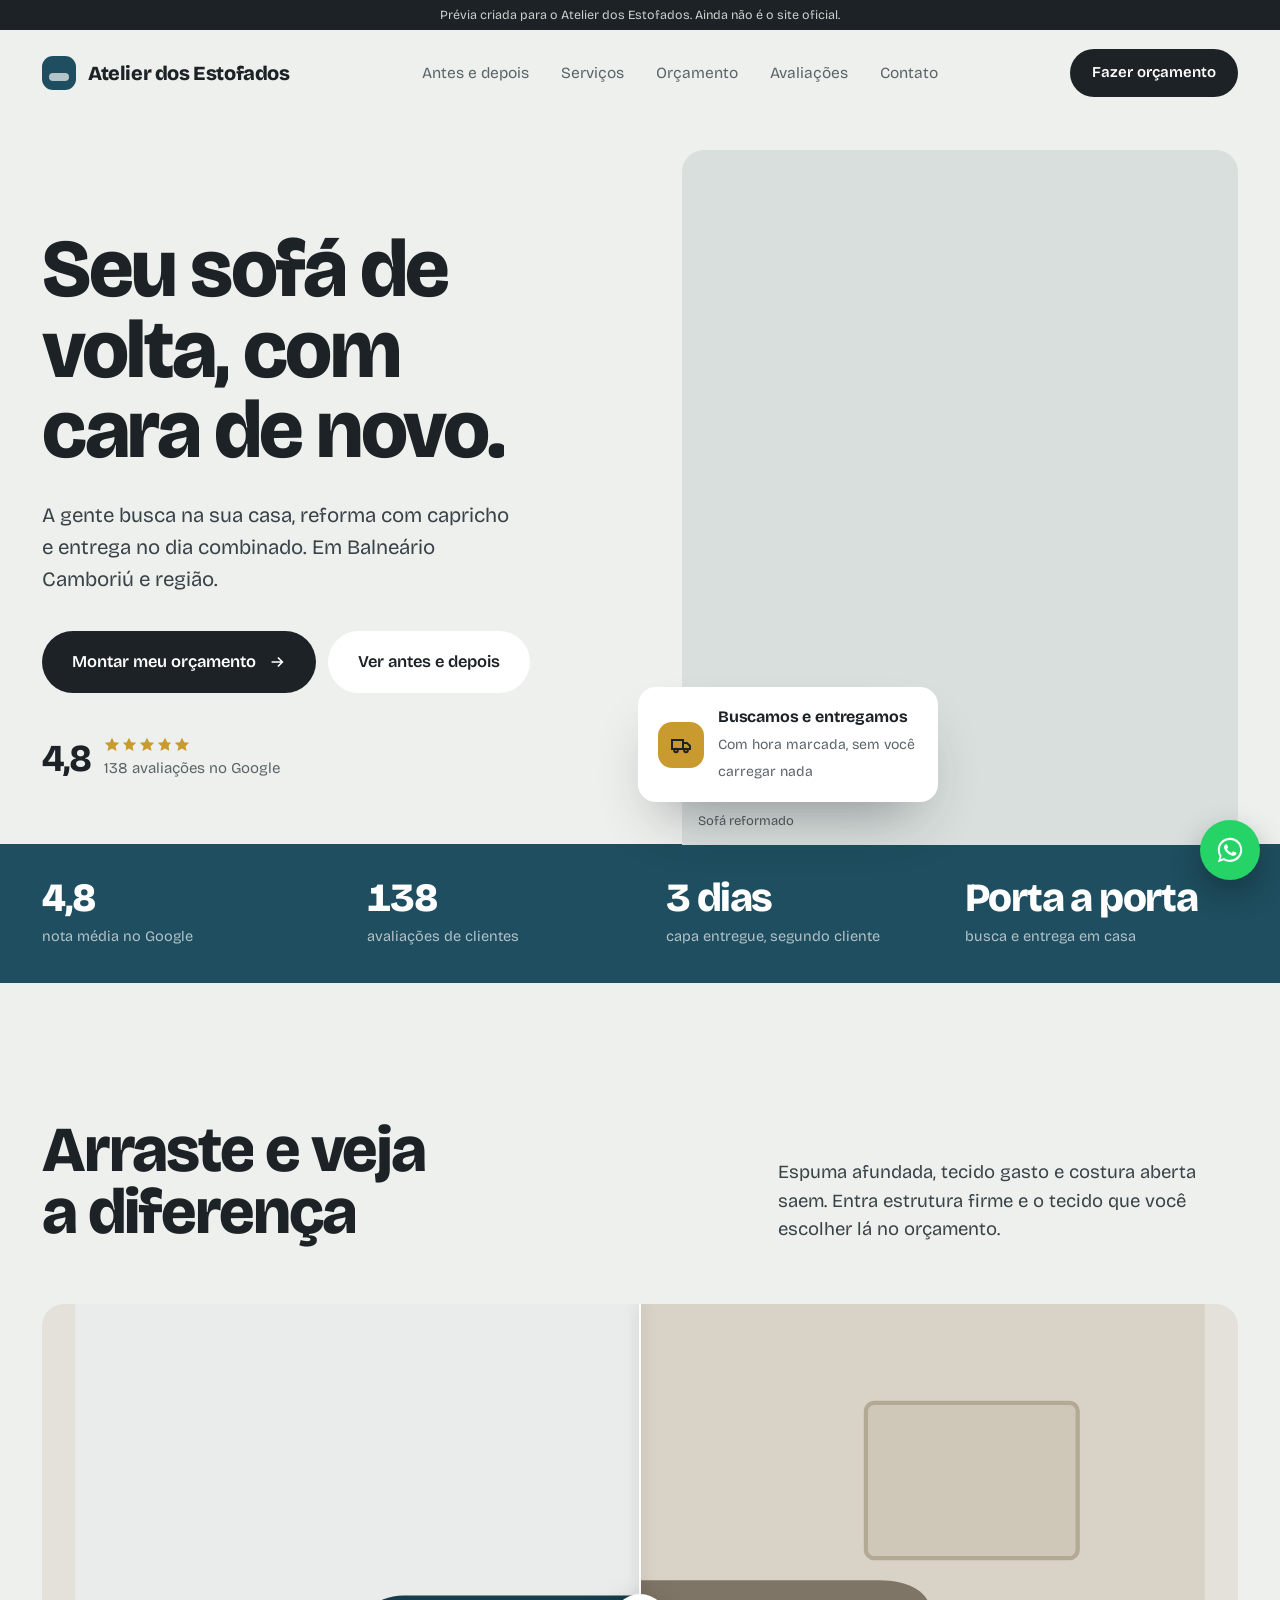
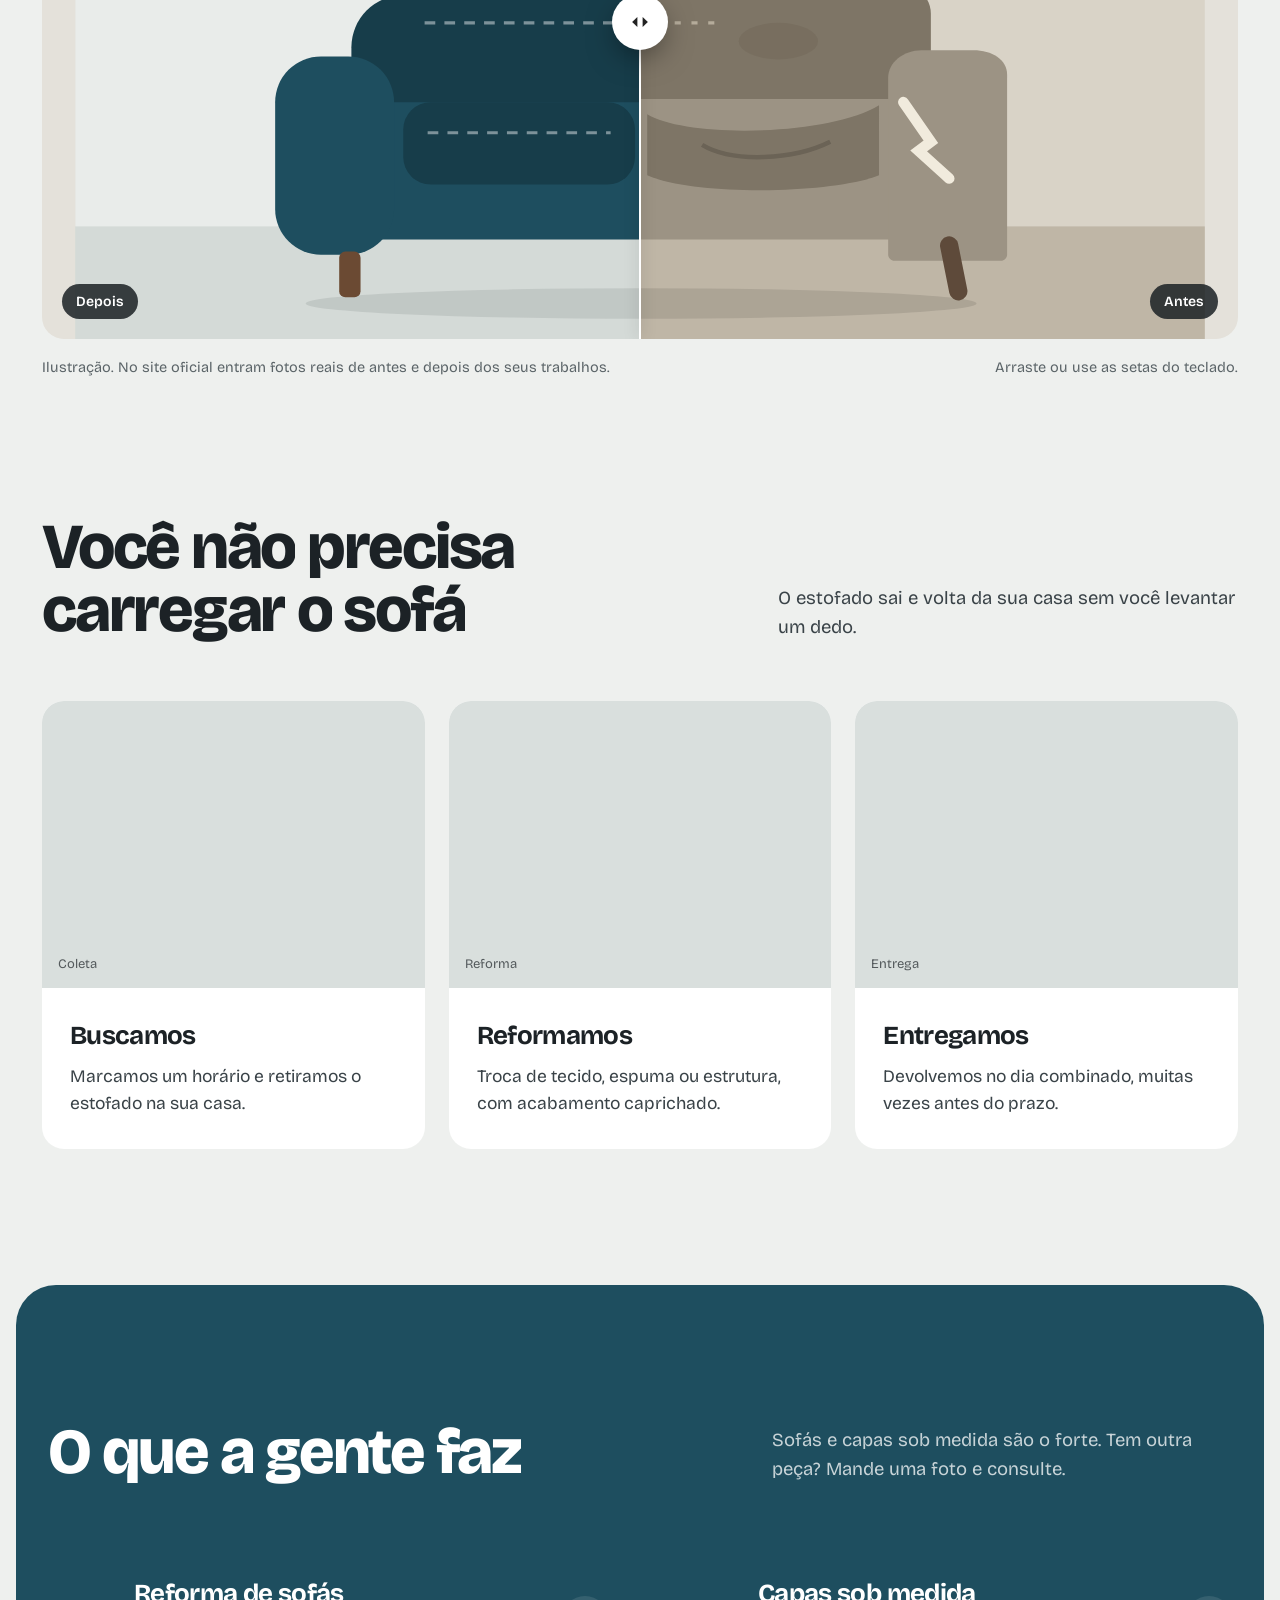
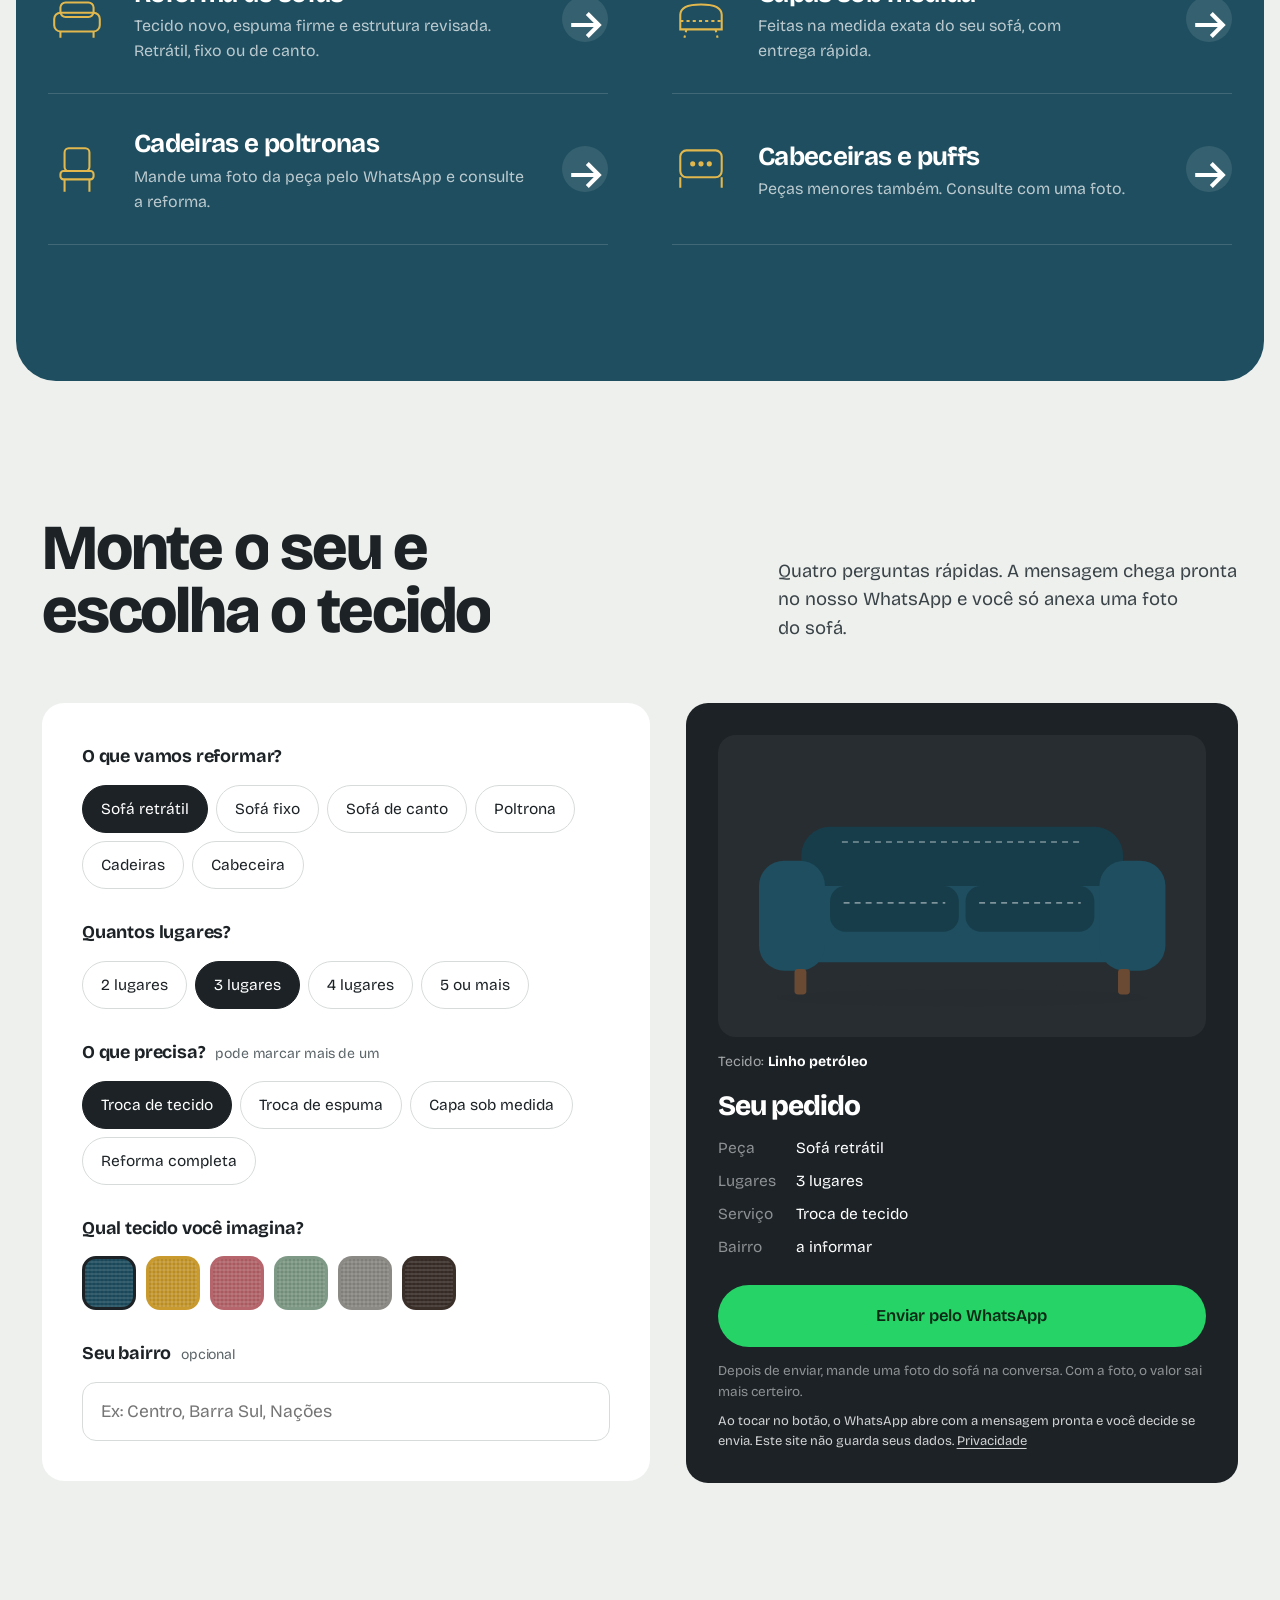
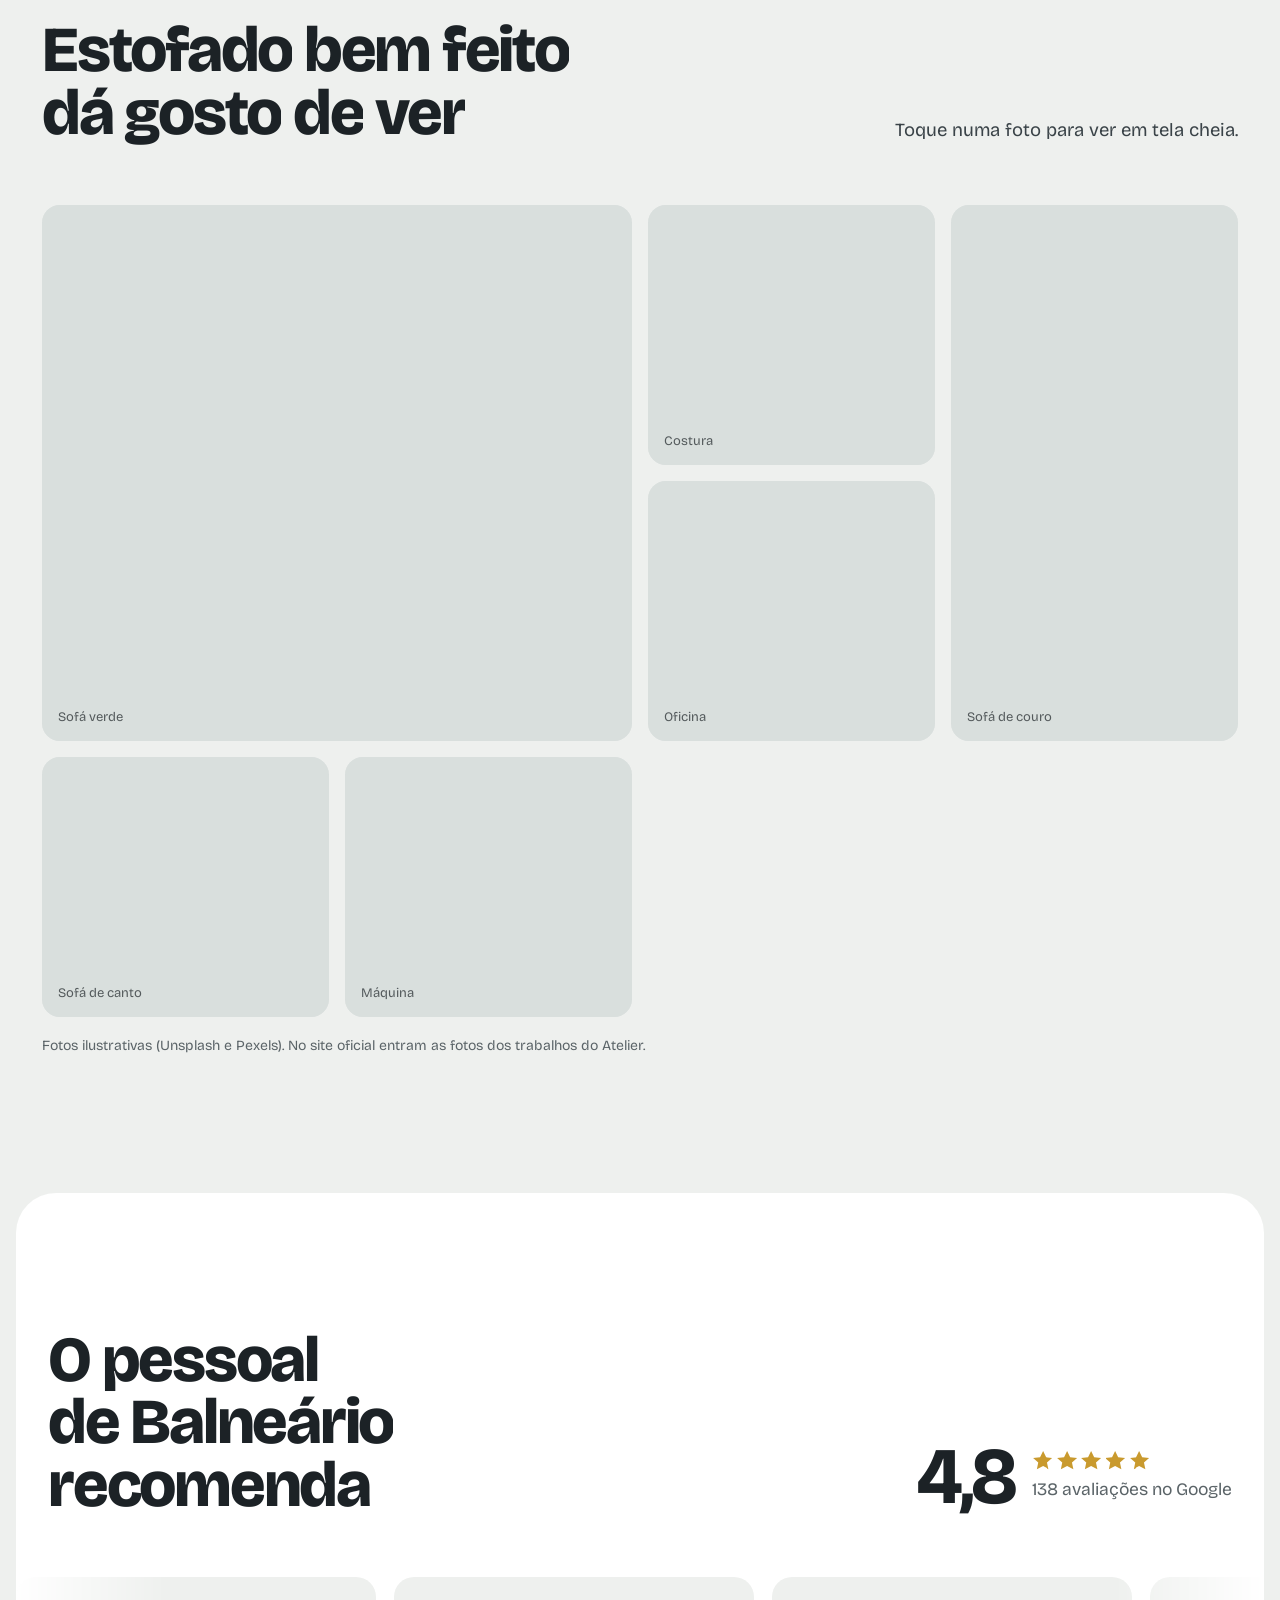
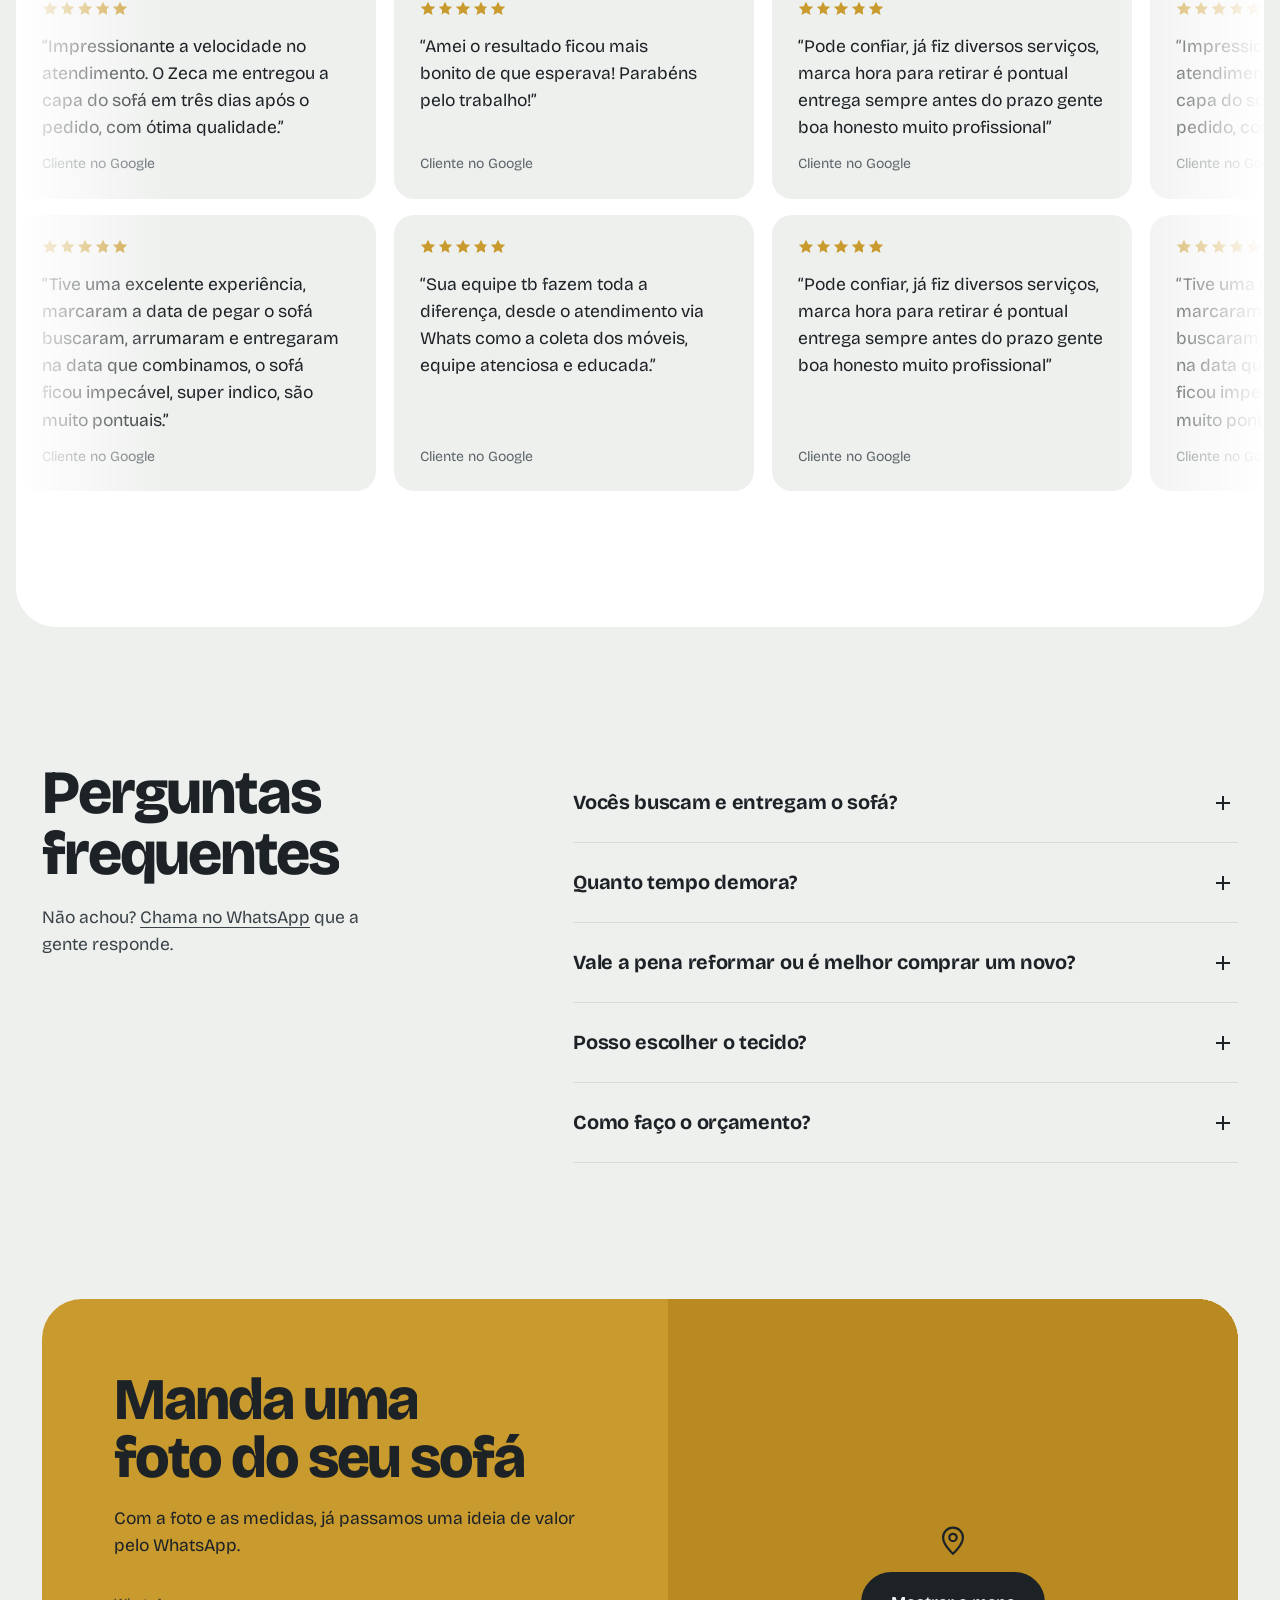
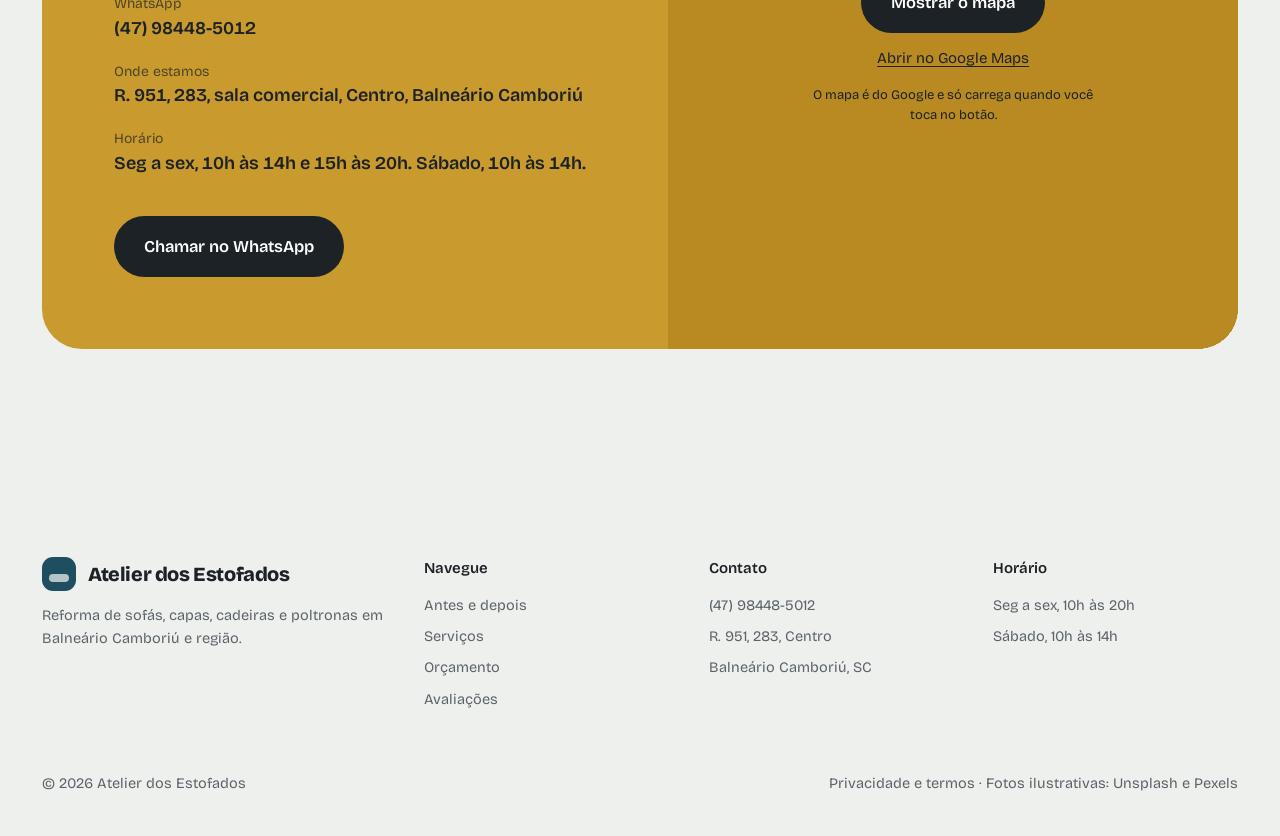
==== commit d36ee79e: "Polimento, conformidade e depoimentos verificados nos 3 sites - Regras impeccable/taste/emil: sem ró" ====
--- a/atelier-dos-estofados/index.html
+++ b/atelier-dos-estofados/index.html
@@ -5,7 +5,7 @@
 <meta name="viewport" content="width=device-width,initial-scale=1,viewport-fit=cover">
 <meta name="robots" content="noindex, nofollow">
 <title>Atelier dos Estofados | Reforma de sofás em Balneário Camboriú</title>
-<meta name="description" content="Reforma de sofás, capas sob medida, cadeiras e poltronas em Balneário Camboriú. Buscamos e entregamos na sua casa, no dia combinado.">
+<meta name="description" content="Reforma de sofás e capas sob medida em Balneário Camboriú. Buscamos e entregamos na sua casa, no dia combinado. 4,8 no Google.">
 <meta name="theme-color" content="#1E4E5F">
 <link rel="icon" href="favicon.svg" type="image/svg+xml">
 <meta property="og:type" content="website"><meta property="og:locale" content="pt_BR">
@@ -14,9 +14,9 @@
 <meta property="og:image" content="https://images.unsplash.com/photo-1555041469-a586c61ea9bc?auto=format&fit=crop&w=1200&h=630&q=80">
 <link rel="preload" href="assets/fonts/bricolage-grotesque-latin-standard-normal.woff2" as="font" type="font/woff2" crossorigin>
 <link rel="preconnect" href="https://images.unsplash.com"><link rel="preconnect" href="https://images.pexels.com">
-<link rel="stylesheet" href="assets/base.css">
+<link rel="stylesheet" href="assets/base.css?v=461c3ddf">
 <script type="application/ld+json">
-{"@context":"https://schema.org","@type":"LocalBusiness","name":"Atelier dos Estofados","description":"Reforma de sofás, capas sob medida, cadeiras e poltronas, com busca e entrega.","telephone":"+55-47-98448-5012","address":{"@type":"PostalAddress","streetAddress":"R. 951, 283, sala comercial","addressLocality":"Balneário Camboriú","addressRegion":"SC","addressCountry":"BR"},"areaServed":"Balneário Camboriú e região","openingHoursSpecification":[{"@type":"OpeningHoursSpecification","dayOfWeek":["Monday","Tuesday","Wednesday","Thursday","Friday"],"opens":"10:00","closes":"20:00"},{"@type":"OpeningHoursSpecification","dayOfWeek":"Saturday","opens":"10:00","closes":"14:00"}]}
+{"@context":"https://schema.org","@type":"LocalBusiness","name":"Atelier dos Estofados","description":"Reforma de sofás e capas sob medida, com busca e entrega.","telephone":"+55-47-98448-5012","address":{"@type":"PostalAddress","streetAddress":"R. 951, 283, sala comercial","addressLocality":"Balneário Camboriú","addressRegion":"SC","addressCountry":"BR"},"areaServed":"Balneário Camboriú e região","openingHoursSpecification":[{"@type":"OpeningHoursSpecification","dayOfWeek":["Monday","Tuesday","Wednesday","Thursday","Friday"],"opens":"10:00","closes":"20:00"},{"@type":"OpeningHoursSpecification","dayOfWeek":"Saturday","opens":"10:00","closes":"14:00"}]}
 </script>
 <style>
 @font-face{font-family:Bricolage;src:url(assets/fonts/bricolage-grotesque-latin-standard-normal.woff2) format("woff2");font-weight:200 800;font-stretch:75% 100%;font-display:swap}
@@ -24,14 +24,14 @@
   --petroleo:#1E4E5F;--petroleo2:#173E4C;--petroleo3:#123341;--mostarda:#C99A2E;--mostarda2:#E2B84E;--rosa:#B5656B;--salvia:#7E9A86;
   --linho:#EEF0EE;--papel:#F7F8F7;--tinta:#1C2226;--suave:#5B6468;--linha:#D7DCDA;--tecido:#1E4E5F;
   --foco:#C99A2E;--loader-bg:#1E4E5F;--loader-fg:#fff;--aviso-h:30px;--fb1:#D9DFDD;--fb2:#B7C3C0;
-  --w:1260px;--raio:22px;
+  --w:1260px;--raio:22px;--mapa-bg:#B98A22;--mapa-fg:#1C2226;--sel-bg:#1E4E5F;--sel-fg:#fff;
 }
 body{font-family:Bricolage,system-ui,sans-serif;font-size:17.5px;line-height:1.55;color:var(--tinta);background:var(--linho);font-optical-sizing:auto}
 .w{max-width:var(--w);margin:0 auto;padding:0 32px}
 h1,h2,h3{font-weight:800;letter-spacing:-.035em;line-height:.98}
 .aviso-demo{background:var(--tinta);color:#C9D0CE}
 
-.btn{display:inline-flex;align-items:center;gap:12px;background:var(--tinta);color:#fff;text-decoration:none;padding:18px 30px;border-radius:999px;font-weight:600;font-size:16.5px;transition:background .25s,transform .25s}
+.btn{display:inline-flex;align-items:center;gap:12px;background:var(--tinta);color:#fff;text-decoration:none;padding:18px 30px;border-radius:999px;font-weight:600;font-size:16.5px;transition:background-color .2s ease,color .2s ease,transform .16s var(--ease-out)}
 .btn:hover{background:var(--petroleo)}
 .btn svg{width:18px;height:18px;transition:transform .25s}.btn:hover svg{transform:translateX(3px)}
 .btn.claro{background:#fff;color:var(--tinta)}.btn.claro:hover{background:var(--mostarda2)}
@@ -40,7 +40,7 @@
 
 /* topo */
 .topo .w{display:flex;align-items:center;justify-content:space-between;height:86px;gap:24px;transition:height .3s}
-.topo.rolou{background:rgba(238,240,238,.9);backdrop-filter:blur(12px) saturate(1.3);box-shadow:0 1px 0 var(--linha)}
+.topo.rolou{background:var(--linho)}
 .topo.rolou .w{height:70px}
 .marca{display:flex;align-items:center;gap:12px;text-decoration:none;font-weight:800;font-size:20px;letter-spacing:-.02em}
 .marca i{width:34px;height:34px;border-radius:11px;background:var(--tecido);transition:background .5s;position:relative;display:block}
@@ -57,12 +57,11 @@
 .hero{padding:150px 0 0;position:relative}
 .hero .w{display:grid;grid-template-columns:1.05fr 1fr;gap:56px;align-items:end}
 .hero h1{font-size:clamp(50px,6.4vw,98px);letter-spacing:-.03em}
-.hero h1 em{font-style:normal;color:var(--tecido);transition:color .5s}
 .hero .lead{font-size:clamp(18px,1.6vw,21px);max-width:470px;margin:30px 0 36px;color:#3A4348}
 .acoes{display:flex;gap:12px;flex-wrap:wrap}
 .selo{display:flex;align-items:center;gap:14px;margin-top:44px;color:var(--suave);font-size:15px}
 .selo b{font-size:38px;color:var(--tinta);letter-spacing:-.04em;line-height:1}
-.estrelas{color:var(--mostarda);letter-spacing:2px}
+.estrelas{color:var(--mostarda)}
 .hero .foto{position:relative;aspect-ratio:4/5;border-radius:var(--raio) var(--raio) 0 0;overflow:hidden;margin-bottom:-1px}
 .hero .foto img,.hero .foto .img-fb{width:100%;height:100%;object-fit:cover}
 .hero .cartao-flut{position:absolute;left:-44px;bottom:42px;z-index:2;background:#fff;border-radius:18px;padding:18px 20px;box-shadow:0 30px 60px -24px rgba(28,34,38,.45);display:flex;gap:14px;align-items:center;max-width:300px}
@@ -72,7 +71,7 @@
 .hero .cartao-flut svg{width:24px;height:24px}
 .faixa-hero{background:var(--petroleo);color:#fff}
 .faixa-hero .w{display:grid;grid-template-columns:repeat(4,1fr)}
-.faixa-hero .w>div{padding:34px 26px;border-left:1px solid #ffffff1f}
+.faixa-hero .w>div{padding:34px 26px}
 .faixa-hero .w>div:first-child{border-left:0;padding-left:0}
 .faixa-hero strong{display:block;font-size:40px;font-weight:800;letter-spacing:-.04em;line-height:1}
 .faixa-hero span{display:block;margin-top:8px;font-size:14.5px;color:#ffffffa8}
@@ -81,12 +80,10 @@
 .cab{display:grid;grid-template-columns:1.1fr 1fr;gap:48px;align-items:end;margin-bottom:60px}
 .cab h2{font-size:clamp(40px,5vw,72px)}
 .cab p{max-width:460px;justify-self:end;font-size:18.5px;color:#3A4348}
-.rot{display:inline-flex;align-items:center;gap:10px;font-size:15px;font-weight:600;color:var(--petroleo);margin-bottom:20px}
-.rot::before{content:"";width:22px;height:2px;border-top:2px dashed currentColor}
 
 /* antes e depois */
-.cmp{aspect-ratio:16/8.5;border-radius:var(--raio);background:#E4E1DA;box-shadow:0 40px 80px -40px rgba(28,34,38,.5)}
-.cmp .rotc{position:absolute;bottom:20px;z-index:2;background:rgba(28,34,38,.72);color:#fff;font-size:14px;font-weight:600;padding:7px 14px;border-radius:999px;pointer-events:none;backdrop-filter:blur(4px)}
+.cmp{aspect-ratio:16/8.5;border-radius:var(--raio);background:#E4E1DA}
+.cmp .rotc{position:absolute;bottom:20px;z-index:2;background:rgba(28,34,38,.86);color:#fff;font-size:14px;font-weight:600;padding:7px 14px;border-radius:999px;pointer-events:none}
 .cmp .rotc.a{right:20px}.cmp .rotc.d{left:20px}
 .cmp-pe{display:flex;justify-content:space-between;gap:16px;flex-wrap:wrap;margin-top:18px;font-size:14.5px;color:var(--suave)}
 
@@ -96,43 +93,43 @@
 .etapas .ft{aspect-ratio:4/3;overflow:hidden;position:relative}
 .etapas .ft img,.etapas .ft .img-fb{width:100%;height:100%;object-fit:cover}
 .etapas .tx{padding:28px 28px 32px;position:relative}
-.etapas .tx::before{content:counter(e);position:absolute;top:-28px;left:28px;width:56px;height:56px;border-radius:50%;background:var(--tecido);transition:background .5s;color:#fff;font-weight:800;font-size:22px;display:grid;place-items:center;box-shadow:0 0 0 6px #fff}
-.etapas strong{display:block;font-size:26px;letter-spacing:-.025em;margin:20px 0 6px}
+.etapas strong{display:block;font-size:26px;letter-spacing:-.025em;margin:0 0 6px}
 .etapas p{color:#3A4348}
 
 /* serviços */
 .serv{background:var(--petroleo);color:#fff;border-radius:40px;margin:0 16px}
-.serv .cab h2{color:#fff}.serv .cab p{color:#ffffffc0}.serv .rot{color:var(--mostarda2)}
+.serv .cab h2{color:#fff}.serv .cab p{color:#ffffffc0}
 .lista{display:grid;grid-template-columns:1fr 1fr;gap:0 64px}
 .lista>div{display:grid;grid-template-columns:64px 1fr auto;gap:22px;align-items:center;padding:30px 0;border-bottom:1px solid #ffffff26}
 .lista svg{width:58px;height:58px}
 .lista strong{display:block;font-size:26px;letter-spacing:-.025em;font-weight:700}
 .lista p{color:#ffffffb3;font-size:16px}
-.lista a{width:46px;height:46px;border-radius:50%;border:1px solid #ffffff4d;display:grid;place-items:center;text-decoration:none;transition:background .2s}
-.lista a:hover{background:#ffffff1f}
+.lista a{width:46px;height:46px;border-radius:50%;background:#ffffff1a;color:#fff;display:grid;place-items:center;text-decoration:none;transition:background-color .2s ease,color .2s ease,transform .16s var(--ease-out)}
+.lista a:hover{background:var(--mostarda2);color:var(--tinta)}
+.lista a:active{transform:scale(.94)}
 
 /* provador + orçamento */
 .orc{display:grid;grid-template-columns:1.1fr 1fr;gap:36px;align-items:start}
 .form{background:#fff;border-radius:var(--raio);padding:40px}
 .passo{margin-bottom:30px}
 .passo legend,.passo label.t{display:flex;align-items:baseline;gap:10px;font-weight:700;font-size:18px;margin-bottom:14px;letter-spacing:-.01em}
-.passo legend i{font-style:normal;display:inline-grid;place-items:center;width:28px;height:28px;border-radius:50%;background:var(--linho);font-size:14px}
 .passo legend span{color:var(--suave);font-weight:400;font-size:14px}
 fieldset{border:0}
 .op{display:flex;flex-wrap:wrap;gap:8px}
 .op input{position:absolute;opacity:0;pointer-events:none}
-.op label{padding:11px 18px;border:1.5px solid var(--linha);border-radius:999px;cursor:pointer;font-size:15.5px;transition:all .2s}
+.op label{padding:11px 18px;border:1.5px solid var(--linha);border-radius:999px;cursor:pointer;font-size:15.5px;transition:background-color .2s ease,border-color .2s ease,color .2s ease}
 .op label:hover{border-color:var(--tinta)}
 .op input:checked+label{background:var(--tinta);border-color:var(--tinta);color:#fff}
 .op input:focus-visible+label{outline:3px solid var(--mostarda);outline-offset:2px}
 .amostras{display:flex;gap:10px;flex-wrap:wrap}
-.am{width:54px;height:54px;border-radius:14px;border:3px solid transparent;position:relative;background:var(--c);transition:transform .2s}
-.am:hover{transform:translateY(-2px)}
+.am{width:54px;height:54px;border-radius:14px;border:3px solid transparent;position:relative;background:var(--c);transition:transform .16s var(--ease-out),border-color .2s ease}
+@media(hover:hover) and (pointer:fine){.am:hover{transform:translateY(-2px)}}
+.am:active{transform:scale(.95)}
 .am::after{content:"";position:absolute;inset:0;border-radius:11px;background:repeating-linear-gradient(0deg,#ffffff1c 0 2px,transparent 2px 4px),repeating-linear-gradient(90deg,#00000016 0 2px,transparent 2px 4px)}
 .am[aria-pressed="true"]{border-color:var(--tinta)}
 .passo input[type=text]{width:100%;padding:15px 18px;border:1.5px solid var(--linha);border-radius:14px}
 .resumo{position:sticky;top:96px;background:var(--tinta);color:#fff;border-radius:var(--raio);padding:32px;overflow:hidden}
-.resumo .mini{background:linear-gradient(180deg,#ffffff12,#ffffff05);border-radius:18px;padding:24px;margin-bottom:24px}
+.resumo .mini{background:#ffffff0d;border-radius:18px;padding:24px;margin-bottom:24px}
 .resumo .mini svg{width:100%;height:auto}
 .resumo .tec{font-size:14px;color:#ffffff99;margin:-10px 0 20px}
 .resumo .tec b{color:#fff}
@@ -145,8 +142,8 @@
 /* galeria */
 .gal{display:grid;grid-auto-flow:dense;grid-template-columns:repeat(4,1fr);grid-auto-rows:260px;gap:16px}
 .gal a{border-radius:18px;overflow:hidden;position:relative;display:block;background:#dfe3e1}
-.gal a img,.gal a .img-fb{width:100%;height:100%;object-fit:cover;transition:transform 1.2s cubic-bezier(.2,.7,.2,1)}
-.gal a:hover img{transform:scale(1.05)}
+.gal a img,.gal a .img-fb{width:100%;height:100%;object-fit:cover;transition:transform .7s var(--ease-out)}
+@media(hover:hover) and (pointer:fine){.gal a:hover img{transform:scale(1.04)}}
 .gal .x2{grid-column:span 2;grid-row:span 2}.gal .t2{grid-row:span 2}
 .nota-foto{font-size:14px;color:var(--suave);margin-top:18px}
 
@@ -156,9 +153,7 @@
 .g-sel b{font-size:80px;letter-spacing:-.05em;line-height:1}
 .marq{display:grid;gap:16px}
 .marq-t figure{width:360px;flex:none;background:var(--linho);border-radius:20px;padding:24px 26px;display:flex;flex-direction:column;gap:12px}
-.marq-t .quem{display:flex;align-items:center;gap:12px}
-.marq-t .av{width:40px;height:40px;border-radius:50%;display:grid;place-items:center;font-weight:800;color:#fff}
-.marq-t .quem b{display:block;font-size:15px}.marq-t .quem small{color:var(--suave);font-size:13px}
+.marq-t figcaption{margin-top:auto;font-size:14px;color:var(--suave)}
 
 /* faq */
 .faq{display:grid;grid-template-columns:1fr 1.5fr;gap:88px}
@@ -175,7 +170,7 @@
 .contato dd{font-size:18px;font-weight:600}
 .contato iframe{width:100%;height:100%;min-height:520px;border:0}
 footer{padding:72px 0 40px;font-size:14.5px;color:var(--suave)}
-footer .top{display:grid;grid-template-columns:1.4fr 1fr 1fr 1fr;gap:40px;padding-bottom:48px;border-bottom:1px solid var(--linha)}
+footer .top{display:grid;grid-template-columns:1.4fr 1fr 1fr 1fr;gap:40px;padding-bottom:36px}
 footer .fh{font-weight:600;color:var(--tinta);font-size:15px;margin-bottom:14px}
 footer ul{list-style:none;display:grid;gap:9px}
 footer a{text-decoration:none}footer a:hover{color:var(--tinta)}
@@ -187,7 +182,7 @@
   .cab p,.g-sel{justify-self:start}
   .hero .foto{aspect-ratio:4/3;border-radius:var(--raio)}
   .hero .cartao-flut{left:16px}
-  .faixa-hero .w{grid-template-columns:1fr 1fr}.faixa-hero .w>div:nth-child(3){border-left:0;padding-left:0}
+  .faixa-hero .w{grid-template-columns:1fr 1fr}.faixa-hero .w>div:nth-child(3){padding-left:0}
   .etapas{grid-template-columns:1fr}
   .resumo{position:static}
   .gal{grid-template-columns:1fr 1fr;grid-auto-rows:200px}
@@ -206,6 +201,7 @@
   .marq-t figure{width:290px}
   .contato{border-radius:28px}
   footer .top{grid-template-columns:1fr}
+  .faixa-hero strong{font-size:32px}.faixa-hero .w>div{padding:26px 14px;min-width:0}
 }
 </style>
 </head>
@@ -234,7 +230,7 @@
         <a class="btn" href="#orcamento">Montar meu orçamento <svg viewBox="0 0 20 20" fill="none" stroke="currentColor" stroke-width="1.8"><path d="M4 10h12M11 5l5 5-5 5"/></svg></a>
         <a class="btn claro" href="#antes-depois">Ver antes e depois</a>
       </div>
-      <div class="selo" data-hero-fade><b>4,8</b><div><div class="estrelas">★★★★★</div>138 avaliações no Google</div></div>
+      <div class="selo" data-hero-fade><b>4,8</b><div><span class="estrelas" role="img" aria-label="5 de 5 estrelas"></span>138 avaliações no Google</div></div>
     </div>
     <div class="foto-w" data-hero-fade style="position:relative">
      <div class="foto">
@@ -255,7 +251,7 @@
 
 <section id="antes-depois">
   <div class="w">
-    <div class="cab"><div><span class="rot" data-reveal>Antes e depois</span><h2 data-split>Arraste e veja a diferença</h2></div><p data-reveal>Espuma afundada, tecido gasto e costura aberta saem. Entra estrutura firme e o tecido que você escolher lá no orçamento.</p></div>
+    <div class="cab"><div><h2 data-split>Arraste e veja a diferença</h2></div><p data-reveal>Espuma afundada, tecido gasto e costura aberta saem. Entra estrutura firme e o tecido que você escolher lá no orçamento.</p></div>
     <div class="cmp" data-compare data-reveal role="slider" tabindex="0" aria-label="Comparar antes e depois da reforma" aria-valuemin="0" aria-valuemax="100" aria-valuenow="50">
       <div class="cam antes" id="cAntes"></div><div class="cam depois" id="cDepois"></div>
       <span class="rotc a">Antes</span><span class="rotc d">Depois</span>
@@ -268,7 +264,7 @@
 
 <section style="padding-top:0">
   <div class="w">
-    <div class="cab"><div><span class="rot" data-reveal>Como funciona</span><h2 data-split>Você não precisa carregar o sofá</h2></div><p data-reveal>O estofado sai e volta da sua casa sem você levantar um dedo.</p></div>
+    <div class="cab"><div><h2 data-split>Você não precisa carregar o sofá</h2></div><p data-reveal>O estofado sai e volta da sua casa sem você levantar um dedo.</p></div>
     <ol class="etapas">
       <li data-reveal><div class="ft"><img loading="lazy" data-fb="Coleta" alt="Sala com sofá de couro caramelo" src="https://images.unsplash.com/photo-1616047006789-b7af5afb8c20?auto=format&fit=crop&w=900&q=75"></div><div class="tx"><strong>Buscamos</strong><p>Marcamos um horário e retiramos o estofado na sua casa.</p></div></li>
       <li data-reveal><div class="ft"><img loading="lazy" data-fb="Reforma" alt="Mãos costurando tecido cinza" src="https://images.pexels.com/photos/11482124/pexels-photo-11482124.jpeg?auto=compress&cs=tinysrgb&w=900"></div><div class="tx"><strong>Reformamos</strong><p>Troca de tecido, espuma ou estrutura, com acabamento caprichado.</p></div></li>
@@ -279,25 +275,25 @@
 
 <section class="serv" id="servicos">
   <div class="w">
-    <div class="cab"><div><span class="rot" data-reveal>Serviços</span><h2 data-split>O que a gente faz</h2></div><p data-reveal>Do sofá da sala à cadeira da cozinha. Se tem estofado, a gente reforma.</p></div>
+    <div class="cab"><div><h2 data-split>O que a gente faz</h2></div><p data-reveal>Sofás e capas sob medida são o forte. Tem outra peça? Mande uma foto e consulte.</p></div>
     <div class="lista">
-      <div data-reveal><svg viewBox="0 0 56 56" fill="none" stroke="#E2B84E" stroke-width="2"><rect x="6" y="22" width="44" height="18" rx="6"/><rect x="12" y="12" width="32" height="14" rx="5"/><path d="M12 40v6M44 40v6"/></svg><div><strong>Reforma de sofás</strong><p>Tecido novo, espuma firme e estrutura revisada. Retrátil, fixo ou de canto.</p></div><a href="#orcamento" aria-label="Orçar reforma de sofá" data-tipo="0">→</a></div>
-      <div data-reveal><svg viewBox="0 0 56 56" fill="none" stroke="#E2B84E" stroke-width="2"><path d="M8 24c0-6 6-10 20-10s20 4 20 10v14H8z"/><path d="M14 38l-2 8M42 38l2 8M8 30h40" stroke-dasharray="3 3"/></svg><div><strong>Capas sob medida</strong><p>Feitas na medida exata do seu sofá, com entrega rápida.</p></div><a href="#orcamento" aria-label="Orçar capa sob medida" data-serv="2">→</a></div>
-      <div data-reveal><svg viewBox="0 0 56 56" fill="none" stroke="#E2B84E" stroke-width="2"><rect x="16" y="8" width="24" height="22" rx="4"/><rect x="12" y="30" width="32" height="8" rx="3"/><path d="M16 38v12M40 38v12"/></svg><div><strong>Cadeiras e poltronas</strong><p>Assentos e encostos refeitos para durar mais uns bons anos.</p></div><a href="#orcamento" aria-label="Orçar cadeiras" data-tipo="4">→</a></div>
-      <div data-reveal><svg viewBox="0 0 56 56" fill="none" stroke="#E2B84E" stroke-width="2"><rect x="8" y="10" width="40" height="26" rx="6"/><circle cx="20" cy="23" r="1.5" fill="#E2B84E"/><circle cx="28" cy="23" r="1.5" fill="#E2B84E"/><circle cx="36" cy="23" r="1.5" fill="#E2B84E"/><path d="M8 36v10M48 36v10"/></svg><div><strong>Cabeceiras e puffs</strong><p>Peças menores com o mesmo cuidado no acabamento.</p></div><a href="#orcamento" aria-label="Orçar cabeceira" data-tipo="5">→</a></div>
+      <div data-reveal><svg viewBox="0 0 56 56" fill="none" stroke="#E2B84E" stroke-width="2"><rect x="6" y="22" width="44" height="18" rx="6"/><rect x="12" y="12" width="32" height="14" rx="5"/><path d="M12 40v6M44 40v6"/></svg><div><strong>Reforma de sofás</strong><p>Tecido novo, espuma firme e estrutura revisada. Retrátil, fixo ou de canto.</p></div><a href="#orcamento" aria-label="Orçar reforma de sofá" data-tipo="0"><svg viewBox="0 0 20 20" width="18" height="18" fill="none" stroke="currentColor" stroke-width="1.8" aria-hidden="true"><path d="M4 10h12M11 5l5 5-5 5"/></svg></a></div>
+      <div data-reveal><svg viewBox="0 0 56 56" fill="none" stroke="#E2B84E" stroke-width="2"><path d="M8 24c0-6 6-10 20-10s20 4 20 10v14H8z"/><path d="M14 38l-2 8M42 38l2 8M8 30h40" stroke-dasharray="3 3"/></svg><div><strong>Capas sob medida</strong><p>Feitas na medida exata do seu sofá, com entrega rápida.</p></div><a href="#orcamento" aria-label="Orçar capa sob medida" data-serv="2"><svg viewBox="0 0 20 20" width="18" height="18" fill="none" stroke="currentColor" stroke-width="1.8" aria-hidden="true"><path d="M4 10h12M11 5l5 5-5 5"/></svg></a></div>
+      <div data-reveal><svg viewBox="0 0 56 56" fill="none" stroke="#E2B84E" stroke-width="2"><rect x="16" y="8" width="24" height="22" rx="4"/><rect x="12" y="30" width="32" height="8" rx="3"/><path d="M16 38v12M40 38v12"/></svg><div><strong>Cadeiras e poltronas</strong><p>Mande uma foto da peça pelo WhatsApp e consulte a reforma.</p></div><a href="#orcamento" aria-label="Orçar cadeiras" data-tipo="4"><svg viewBox="0 0 20 20" width="18" height="18" fill="none" stroke="currentColor" stroke-width="1.8" aria-hidden="true"><path d="M4 10h12M11 5l5 5-5 5"/></svg></a></div>
+      <div data-reveal><svg viewBox="0 0 56 56" fill="none" stroke="#E2B84E" stroke-width="2"><rect x="8" y="10" width="40" height="26" rx="6"/><circle cx="20" cy="23" r="1.5" fill="#E2B84E"/><circle cx="28" cy="23" r="1.5" fill="#E2B84E"/><circle cx="36" cy="23" r="1.5" fill="#E2B84E"/><path d="M8 36v10M48 36v10"/></svg><div><strong>Cabeceiras e puffs</strong><p>Peças menores também. Consulte com uma foto.</p></div><a href="#orcamento" aria-label="Orçar cabeceira" data-tipo="5"><svg viewBox="0 0 20 20" width="18" height="18" fill="none" stroke="currentColor" stroke-width="1.8" aria-hidden="true"><path d="M4 10h12M11 5l5 5-5 5"/></svg></a></div>
     </div>
   </div>
 </section>
 
 <section id="orcamento">
   <div class="w">
-    <div class="cab"><div><span class="rot" data-reveal>Orçamento</span><h2 data-split>Monte o seu e escolha o tecido</h2></div><p data-reveal>Quatro perguntas rápidas. A mensagem chega pronta no nosso WhatsApp e você só anexa uma foto do sofá.</p></div>
+    <div class="cab"><div><h2 data-split>Monte o seu e escolha o tecido</h2></div><p data-reveal>Quatro perguntas rápidas. A mensagem chega pronta no nosso WhatsApp e você só anexa uma foto do sofá.</p></div>
     <div class="orc">
       <form class="form" id="form" onsubmit="return false" data-reveal>
-        <fieldset class="passo"><legend><i>1</i>O que vamos reformar?</legend><div class="op" id="opTipo"></div></fieldset>
-        <fieldset class="passo" id="passoLug"><legend><i>2</i>Quantos lugares?</legend><div class="op" id="opLug"></div></fieldset>
-        <fieldset class="passo"><legend><i>3</i>O que precisa? <span>pode marcar mais de um</span></legend><div class="op" id="opServ"></div></fieldset>
-        <fieldset class="passo"><legend><i>4</i>Qual tecido você imagina?</legend><div class="amostras" id="amostras" role="group" aria-label="Escolher tecido"></div></fieldset>
+        <fieldset class="passo"><legend>O que vamos reformar?</legend><div class="op" id="opTipo"></div></fieldset>
+        <fieldset class="passo" id="passoLug"><legend>Quantos lugares?</legend><div class="op" id="opLug"></div></fieldset>
+        <fieldset class="passo"><legend>O que precisa? <span>pode marcar mais de um</span></legend><div class="op" id="opServ"></div></fieldset>
+        <fieldset class="passo"><legend>Qual tecido você imagina?</legend><div class="amostras" id="amostras" role="group" aria-label="Escolher tecido"></div></fieldset>
         <div class="passo" style="margin:0"><label class="t" for="bairro">Seu bairro <span style="color:var(--suave);font-weight:400;font-size:14px">opcional</span></label><input type="text" id="bairro" placeholder="Ex: Centro, Barra Sul, Nações"></div>
       </form>
       <aside class="resumo" data-reveal aria-live="polite">
@@ -306,7 +302,7 @@
         <h3>Seu pedido</h3>
         <dl><dt>Peça</dt><dd id="rTipo"></dd><dt>Lugares</dt><dd id="rLug"></dd><dt>Serviço</dt><dd id="rServ"></dd><dt>Bairro</dt><dd id="rBai">a informar</dd></dl>
         <a class="btn zap" id="enviar" href="#" target="_blank" rel="noopener">Enviar pelo WhatsApp</a>
-        <p class="obs">Depois de enviar, mande uma foto do sofá na conversa. Com a foto, o valor sai mais certeiro.</p>
+        <p class="obs">Depois de enviar, mande uma foto do sofá na conversa. Com a foto, o valor sai mais certeiro.</p><p class="lgpd">Ao tocar no botão, o WhatsApp abre com a mensagem pronta e você decide se envia. Este site não guarda seus dados. <a href="privacidade.html">Privacidade</a></p>
       </aside>
     </div>
   </div>
@@ -314,12 +310,12 @@
 
 <section style="padding-top:0">
   <div class="w">
-    <div class="cab"><div><span class="rot" data-reveal>Galeria</span><h2 data-split>Estofado bem feito dá gosto de ver</h2></div><p data-reveal>Toque numa foto para ver em tela cheia.</p></div>
+    <div class="cab"><div><h2 data-split>Estofado bem feito dá gosto de ver</h2></div><p data-reveal>Toque numa foto para ver em tela cheia.</p></div>
     <div class="gal">
       <a class="x2" href="#" data-lb="gal" data-legenda="Sofá em tecido verde" data-full="https://images.unsplash.com/photo-1555041469-a586c61ea9bc?auto=format&fit=crop&w=2000&q=85"><img loading="lazy" data-fb="Sofá verde" alt="Sofá em tecido verde" src="https://images.unsplash.com/photo-1555041469-a586c61ea9bc?auto=format&fit=crop&w=1100&q=75"></a>
       <a href="#" data-lb="gal" data-legenda="Costura do acabamento" data-full="https://images.pexels.com/photos/11482148/pexels-photo-11482148.jpeg?auto=compress&cs=tinysrgb&w=1800"><img loading="lazy" data-fb="Costura" alt="Mãos costurando tecido" src="https://images.pexels.com/photos/11482148/pexels-photo-11482148.jpeg?auto=compress&cs=tinysrgb&w=700"></a>
       <a class="t2" href="#" data-lb="gal" data-legenda="Sofá de couro" data-full="https://images.unsplash.com/photo-1528827816431-d3f46a4427f7?auto=format&fit=crop&w=1800&q=85"><img loading="lazy" data-fb="Sofá de couro" alt="Sofá de couro em sala minimalista" src="https://images.unsplash.com/photo-1528827816431-d3f46a4427f7?auto=format&fit=crop&w=700&q=75"></a>
-      <a href="#" data-lb="gal" data-legenda="Máquina de costura na oficina" data-full="https://images.pexels.com/photos/12906320/pexels-photo-12906320.jpeg?auto=compress&cs=tinysrgb&w=1800"><img loading="lazy" data-fb="Oficina" alt="Mãos costurando na máquina" src="https://images.pexels.com/photos/12906320/pexels-photo-12906320.jpeg?auto=compress&cs=tinysrgb&w=700"></a>
+      <a href="#" data-lb="gal" data-legenda="Máquina de costura" data-full="https://images.pexels.com/photos/12906320/pexels-photo-12906320.jpeg?auto=compress&cs=tinysrgb&w=1800"><img loading="lazy" data-fb="Oficina" alt="Mãos costurando na máquina" src="https://images.pexels.com/photos/12906320/pexels-photo-12906320.jpeg?auto=compress&cs=tinysrgb&w=700"></a>
       <a href="#" data-lb="gal" data-legenda="Sectional em couro caramelo" data-full="https://images.unsplash.com/photo-1616047006789-b7af5afb8c20?auto=format&fit=crop&w=1800&q=85"><img loading="lazy" data-fb="Sofá de canto" alt="Sofá de canto em couro caramelo" src="https://images.unsplash.com/photo-1616047006789-b7af5afb8c20?auto=format&fit=crop&w=700&q=75"></a>
       <a href="#" data-lb="gal" data-legenda="Preparando a máquina" data-full="https://images.pexels.com/photos/12672105/pexels-photo-12672105.jpeg?auto=compress&cs=tinysrgb&w=1800"><img loading="lazy" data-fb="Máquina" alt="Mãos passando a linha na máquina de costura" src="https://images.pexels.com/photos/12672105/pexels-photo-12672105.jpeg?auto=compress&cs=tinysrgb&w=700"></a>
     </div>
@@ -328,18 +324,18 @@
 </section>
 
 <section class="aval" id="avaliacoes">
-  <div class="w"><div class="cab"><div><span class="rot" data-reveal>Avaliações</span><h2 data-split>O pessoal de Balneário recomenda</h2></div><div class="g-sel" data-reveal><b>4,8</b><div><div class="estrelas" style="font-size:22px">★★★★★</div><span style="color:var(--suave)">138 avaliações no Google</span></div></div></div></div>
+  <div class="w"><div class="cab"><div><h2 data-split>O pessoal de Balneário recomenda</h2></div><div class="g-sel" data-reveal><b>4,8</b><div><span class="estrelas g" role="img" aria-label="5 de 5 estrelas"></span><span style="color:var(--suave)">138 avaliações no Google</span></div></div></div></div>
   <div class="marq" id="marq"></div>
 </section>
 
 <section>
   <div class="w faq">
-    <div><span class="rot" data-reveal>Dúvidas</span><h2 data-split>Perguntas frequentes</h2><p data-reveal style="margin-top:20px;color:#3A4348">Não achou? <a href="https://wa.me/5547984485012" target="_blank" rel="noopener">Chama no WhatsApp</a> que a gente responde.</p></div>
+    <div><h2 data-split>Perguntas frequentes</h2><p data-reveal style="margin-top:20px;color:#3A4348">Não achou? <a href="https://wa.me/5547984485012" target="_blank" rel="noopener">Chama no WhatsApp</a> que a gente responde.</p></div>
     <div data-reveal>
       <details class="p"><summary>Vocês buscam e entregam o sofá?</summary><p class="r">Sim. Marcamos um horário, retiramos na sua casa e devolvemos pronto no dia combinado.</p></details>
       <details class="p"><summary>Quanto tempo demora?</summary><p class="r">Depende do serviço. Capas sob medida saem rápido e reformas completas levam mais. O prazo é combinado no orçamento e a gente costuma entregar antes.</p></details>
-      <details class="p"><summary>Vale a pena reformar ou é melhor comprar um novo?</summary><p class="r">Se a estrutura de madeira está boa, reformar costuma sair mais em conta que um sofá novo da mesma qualidade, e você ainda escolhe o tecido.</p></details>
-      <details class="p"><summary>Posso escolher o tecido?</summary><p class="r">Pode. No orçamento você conta o que imagina e a gente apresenta as opções de tecido e cor para o seu estofado.</p></details>
+      <details class="p"><summary>Vale a pena reformar ou é melhor comprar um novo?</summary><p class="r">Se a estrutura está boa, reformar pode sair mais em conta que um sofá novo da mesma qualidade. Mande uma foto e compare com o orçamento.</p></details>
+      <details class="p"><summary>Posso escolher o tecido?</summary><p class="r">Pode. No orçamento você conta o que imagina e combina o tecido e a cor direto com o atelier.</p></details>
       <details class="p"><summary>Como faço o orçamento?</summary><p class="r">Use o montador desta página ou mande no WhatsApp uma foto do sofá, as medidas aproximadas e o que você quer mudar.</p></details>
     </div>
   </div>
@@ -349,7 +345,6 @@
   <div class="w">
     <div class="contato">
       <div class="txt">
-        <span class="rot" data-reveal style="color:var(--tinta)">Contato</span>
         <h2 data-split>Manda uma foto do seu sofá</h2>
         <p data-reveal>Com a foto e as medidas, já passamos uma ideia de valor pelo WhatsApp.</p>
         <dl data-reveal>
@@ -359,7 +354,7 @@
         </dl>
         <a class="btn" data-reveal href="https://wa.me/5547984485012?text=Ol%C3%A1!%20Quero%20um%20or%C3%A7amento%20de%20reforma." target="_blank" rel="noopener">Chamar no WhatsApp</a>
       </div>
-      <iframe title="Mapa do Atelier dos Estofados" loading="lazy" referrerpolicy="no-referrer-when-downgrade" src="https://www.google.com/maps?q=Atelier+dos+Estofados+Balne%C3%A1rio+Cambori%C3%BA&output=embed"></iframe>
+      <div class="mapa" data-mapa="https://www.google.com/maps?q=Atelier+dos+Estofados+Balne%C3%A1rio+Cambori%C3%BA&output=embed" data-titulo="Mapa do Atelier dos Estofados"><svg viewBox="0 0 24 24" width="34" height="34" fill="none" stroke="currentColor" stroke-width="1.6" aria-hidden="true"><path d="M12 21s-7-6.2-7-11.5A7 7 0 0 1 19 9.5C19 14.8 12 21 12 21z"/><circle cx="12" cy="9.5" r="2.6"/></svg><button type="button" class="btn mapa-btn">Mostrar o mapa</button><a href="https://www.google.com/maps/search/?api=1&amp;query=Atelier+dos+Estofados+Balne%C3%A1rio+Cambori%C3%BA" target="_blank" rel="noopener">Abrir no Google Maps</a><small>O mapa é do Google e só carrega quando você toca no botão.</small></div>
     </div>
   </div>
 </section>
@@ -373,7 +368,7 @@
       <div><p class="fh">Contato</p><ul><li><a href="https://wa.me/5547984485012" target="_blank" rel="noopener">(47) 98448-5012</a></li><li>R. 951, 283, Centro</li><li>Balneário Camboriú, SC</li></ul></div>
       <div><p class="fh">Horário</p><ul><li>Seg a sex, 10h às 20h</li><li>Sábado, 10h às 14h</li></ul></div>
     </div>
-    <div class="base"><span>© <span data-ano></span> Atelier dos Estofados</span><span>Fotos ilustrativas: Unsplash e Pexels</span></div>
+    <div class="base"><span>© <span data-ano></span> Atelier dos Estofados</span><span><a href="privacidade.html">Privacidade e termos</a> · Fotos ilustrativas: Unsplash e Pexels</span></div>
   </div>
 </footer>
 <a class="fab" href="https://wa.me/5547984485012" target="_blank" rel="noopener" aria-label="Falar no WhatsApp"><svg viewBox="0 0 32 32"><path d="M16 3C8.8 3 3 8.7 3 15.8c0 2.5.7 4.9 2 7L3 29l6.4-2c2 1.1 4.3 1.7 6.6 1.7 7.2 0 13-5.7 13-12.8S23.2 3 16 3zm0 23.4c-2.1 0-4.1-.6-5.9-1.7l-.4-.3-3.8 1.2 1.2-3.7-.3-.4a10.6 10.6 0 0 1-1.7-5.7C5.1 9.9 10 5.2 16 5.2s10.9 4.7 10.9 10.6S22 26.4 16 26.4zm6-7.9c-.3-.2-1.9-.9-2.2-1-.3-.1-.5-.2-.7.2l-1 1.2c-.2.2-.4.2-.7.1-.3-.2-1.4-.5-2.6-1.6-1-.9-1.6-1.9-1.8-2.2-.2-.3 0-.5.1-.7l.5-.6.3-.5v-.5l-1-2.4c-.3-.6-.5-.5-.7-.5h-.6c-.2 0-.6.1-.9.4-.3.3-1.1 1.1-1.1 2.7s1.2 3.1 1.3 3.3c.2.2 2.3 3.5 5.6 4.9 2.8 1.1 3.3.9 3.9.8.6-.1 1.9-.8 2.2-1.5.3-.7.3-1.4.2-1.5-.1-.2-.3-.3-.6-.4z"/></svg></a>
@@ -448,11 +443,11 @@
   document.querySelectorAll(".am").forEach(b=>b.setAttribute("aria-pressed",b.dataset.c===tec[0]));
   atualiza();
 }
-const AV=[["A capa do sofá ficou pronta em três dias, com ótima qualidade. Impressionante a velocidade no atendimento.","#1E4E5F"],["Amei o resultado, ficou mais bonito do que eu esperava! Parabéns pelo trabalho.","#B5656B"],["Pode confiar. Marca hora para retirar, é pontual e entrega sempre antes do prazo.","#C99A2E"],["Marcaram a data, buscaram o sofá, arrumaram e entregaram no dia combinado. Ficou impecável.","#7E9A86"],["Equipe atenciosa e educada, desde o atendimento no WhatsApp até a coleta dos móveis.","#3B2F2A"]];
-const card=([t,c])=>`<figure><div class="quem"><span class="av" style="background:${c}" aria-hidden="true">★</span><div><b>Cliente no Google</b><small>Avaliação real</small></div></div><blockquote>“${t}”</blockquote></figure>`;
+const AV=[["Impressionante a velocidade no atendimento. O Zeca me entregou a capa do sofá em três dias após o pedido, com ótima qualidade.","#1E4E5F"],["Amei o resultado ficou mais bonito de que esperava! Parabéns pelo trabalho!","#B5656B"],["Pode confiar, já fiz diversos serviços, marca hora para retirar é pontual entrega sempre antes do prazo gente boa honesto muito profissional","#C99A2E"],["Tive uma excelente experiência, marcaram a data de pegar o sofá buscaram, arrumaram e entregaram na data que combinamos, o sofá ficou impecável, super indico, são muito pontuais.","#7E9A86"],["Sua equipe tb fazem toda a diferença, desde o atendimento via Whats como a coleta dos móveis, equipe atenciosa e educada.","#3B2F2A"]];
+const card=([t,c])=>`<figure><span class="estrelas" role="img" aria-label="5 de 5 estrelas"></span><blockquote>“${t}”</blockquote><figcaption>Cliente no Google</figcaption></figure>`;
 document.getElementById("marq").innerHTML=`<div class="marq-t" data-marquee style="--dur:60s">${[AV[0],AV[1],AV[2],AV[0],AV[1],AV[2]].map(card).join("")}</div><div class="marq-t rev" data-marquee style="--dur:70s">${[AV[3],AV[4],AV[2],AV[3],AV[4],AV[2]].map(card).join("")}</div>`;
 pinta();
 </script>
-<script src="assets/base.js"></script>
+<script src="assets/base.js?v=461c3ddf"></script>
 </body>
 </html>
--- a/atelier-dos-estofados/assets/base.css
+++ b/atelier-dos-estofados/assets/base.css
@@ -1,6 +1,17 @@
 /* Base compartilhada. Cada site define suas variáveis e identidade por cima. */
 *,*::before,*::after{box-sizing:border-box;margin:0;padding:0}
-html{-webkit-text-size-adjust:100%;text-rendering:optimizeLegibility;-webkit-font-smoothing:antialiased}
+:root{--ease-out:cubic-bezier(.23,1,.32,1);--ease-io:cubic-bezier(.77,0,.175,1)}
+html{-webkit-text-size-adjust:100%;text-rendering:optimizeLegibility;-webkit-font-smoothing:antialiased;overflow-x:clip;accent-color:var(--foco,#C99A2E);scrollbar-color:var(--foco,#888) transparent}
+body{overflow-x:clip}
+h1,h2,h3,h4{text-wrap:balance;overflow-wrap:break-word}
+p,li,dd,blockquote,figcaption{text-wrap:pretty}
+::selection{background:var(--sel-bg,#222);color:var(--sel-fg,#fff)}
+input,textarea{caret-color:var(--foco,#C99A2E)}
+a{text-underline-offset:.22em;text-decoration-thickness:1px}
+strong,b,dd,[data-count]{font-variant-numeric:tabular-nums}
+.btn:active,.filtros button:active,.op label:active{transform:scale(.97)}
+.estrelas{display:block;width:88px;height:16px;background:currentColor;-webkit-mask:url("data:image/svg+xml,%3Csvg xmlns='http://www.w3.org/2000/svg' viewBox='0 0 18 16'%3E%3Cpath d='M8 .6l2.2 4.6 5 .6-3.7 3.4 1 5L8 11.7l-4.5 2.5 1-5L.8 5.8l5-.6z'/%3E%3C/svg%3E") 0 0/17.6px 16px repeat-x;mask:url("data:image/svg+xml,%3Csvg xmlns='http://www.w3.org/2000/svg' viewBox='0 0 18 16'%3E%3Cpath d='M8 .6l2.2 4.6 5 .6-3.7 3.4 1 5L8 11.7l-4.5 2.5 1-5L.8 5.8l5-.6z'/%3E%3C/svg%3E") 0 0/17.6px 16px repeat-x;margin-bottom:4px}
+.estrelas.g{width:121px;height:22px;-webkit-mask-size:24.2px 22px;mask-size:24.2px 22px}
 html.lenis,html.lenis body{height:auto}
 .lenis.lenis-smooth{scroll-behavior:auto!important}
 .lenis.lenis-stopped{overflow:hidden}
@@ -22,25 +33,25 @@
 
 /* títulos divididos */
 .pal{display:inline-block;overflow:hidden;vertical-align:top;padding-bottom:.08em;margin-bottom:-.08em}
-.pal>span{display:inline-block;will-change:transform}
+.pal>span{display:inline-block}
 
 /* topo */
-.topo{position:fixed;top:var(--aviso-h,30px);left:0;right:0;z-index:60;transition:transform .45s cubic-bezier(.2,.7,.2,1),background .3s,box-shadow .3s,color .3s}
+.topo{position:fixed;top:var(--aviso-h,30px);left:0;right:0;z-index:60;transition:transform .4s var(--ease-out),background-color .25s ease,color .25s ease}
 .topo.some{transform:translateY(-130%)}
 .btn-menu{display:none;width:46px;height:46px;border-radius:50%;position:relative}
-.btn-menu span{position:absolute;left:13px;right:13px;height:2px;background:currentColor;transition:transform .35s,opacity .2s}
+.btn-menu span{position:absolute;left:13px;right:13px;height:2px;background:currentColor;transition:transform .3s var(--ease-out),opacity .2s ease}
 .btn-menu span:nth-child(1){top:17px}.btn-menu span:nth-child(2){top:23px}.btn-menu span:nth-child(3){top:29px}
 .menu-aberto .btn-menu span:nth-child(1){transform:translateY(6px) rotate(45deg)}
 .menu-aberto .btn-menu span:nth-child(2){opacity:0}
 .menu-aberto .btn-menu span:nth-child(3){transform:translateY(-6px) rotate(-45deg)}
-.menu-mob{position:fixed;inset:0;z-index:55;display:flex;flex-direction:column;justify-content:center;gap:6px;padding:120px 28px 40px;visibility:hidden;opacity:0;transition:opacity .35s,visibility .35s}
+.menu-mob{position:fixed;inset:0;z-index:55;display:flex;flex-direction:column;justify-content:center;gap:6px;padding:120px 28px 40px;visibility:hidden;opacity:0;transition:opacity .3s var(--ease-out),visibility .3s}
 .menu-aberto .menu-mob{visibility:visible;opacity:1}
 .menu-mob a{text-decoration:none;font-size:clamp(34px,9vw,54px);line-height:1.15}
 .aviso-demo{position:fixed;top:0;left:0;right:0;z-index:70;height:var(--aviso-h,30px);display:flex;align-items:center;justify-content:center;font-size:12.5px;padding:0 14px;text-align:center;white-space:nowrap;overflow:hidden;text-overflow:ellipsis}
 @media(max-width:560px){.aviso-demo{font-size:11px;justify-content:flex-start}}
 
 /* imagem que não carregou */
-.img-fb{background:linear-gradient(135deg,var(--fb1,#d9dcda),var(--fb2,#bfc4c1));position:relative;width:100%;height:100%;min-height:160px}
+.img-fb{background:var(--fb1,#d9dcda);position:relative;width:100%;height:100%;min-height:160px}
 .img-fb::after{content:attr(data-label);position:absolute;left:16px;bottom:14px;font-size:13px;opacity:.7}
 
 /* antes e depois */
@@ -49,7 +60,7 @@
 [data-compare] .cam>*{width:100%;height:100%;object-fit:cover}
 [data-compare] .depois{clip-path:inset(0 calc(100% - var(--p,50%)) 0 0)}
 [data-compare] .lin{position:absolute;top:0;bottom:0;left:var(--p,50%);width:2px;transform:translateX(-50%);background:#fff;box-shadow:0 0 14px rgba(0,0,0,.35);z-index:3;pointer-events:none}
-[data-compare] .pux{position:absolute;top:50%;left:var(--p,50%);transform:translate(-50%,-50%);z-index:4;width:56px;height:56px;border-radius:50%;background:#fff;display:grid;place-items:center;box-shadow:0 10px 30px -6px rgba(0,0,0,.5);transition:transform .15s;pointer-events:none;color:#222}
+[data-compare] .pux{position:absolute;top:50%;left:var(--p,50%);transform:translate(-50%,-50%);z-index:4;width:56px;height:56px;border-radius:50%;background:#fff;display:grid;place-items:center;box-shadow:0 10px 30px -6px rgba(0,0,0,.5);transition:transform .16s var(--ease-out);pointer-events:none;color:#222}
 [data-compare].press .pux{transform:translate(-50%,-50%) scale(.92)}
 
 /* faixa rolando */
@@ -60,27 +71,40 @@
 @keyframes marq{to{transform:translateX(calc(-50% - 9px))}}
 
 /* tela cheia da galeria */
-.lb{position:fixed;inset:0;z-index:120;background:rgba(10,10,10,.92);display:grid;grid-template-columns:70px 1fr 70px;align-items:center;opacity:0;visibility:hidden;transition:opacity .3s,visibility .3s}
+.lb{position:fixed;inset:0;z-index:120;background:rgba(10,10,10,.92);display:grid;grid-template-columns:70px 1fr 70px;align-items:center;opacity:0;visibility:hidden;transition:opacity .22s ease,visibility .22s}
 .lb.on{opacity:1;visibility:visible}
-.lb figure{display:flex;flex-direction:column;align-items:center;gap:14px;max-height:92vh}
+.lb figure{display:flex;flex-direction:column;align-items:center;gap:14px;max-height:92vh;transform:scale(.96);transition:transform .3s var(--ease-out)}
+.lb.on figure{transform:none}
 .lb img{max-height:82vh;max-width:100%;object-fit:contain;border-radius:4px}
 .lb figcaption{color:#ddd;font-size:14px}
-.lb button{color:#fff;font-size:42px;width:56px;height:56px;border-radius:50%;justify-self:center}
-.lb button:hover{background:#ffffff1a}
-.lb .lb-x{position:absolute;top:18px;right:18px;font-size:34px}
+.lb button{color:#fff;width:56px;height:56px;border-radius:50%;justify-self:center;display:grid;place-items:center;transition:background-color .2s ease,transform .16s var(--ease-out)}
+.lb button svg{width:26px;height:26px}
+.lb button:hover{background:#ffffff1a}.lb button:active{transform:scale(.94)}
+.lb .lb-x{position:absolute;top:18px;right:18px}
 
 /* botão flutuante de WhatsApp */
-.fab{position:fixed;right:20px;bottom:20px;z-index:50;width:60px;height:60px;border-radius:50%;background:#25D366;display:grid;place-items:center;box-shadow:0 12px 30px rgba(0,0,0,.28);transition:transform .25s}
-.fab:hover{transform:scale(1.06)}
+.fab{position:fixed;right:20px;bottom:20px;z-index:50;width:60px;height:60px;border-radius:50%;background:#25D366;display:grid;place-items:center;box-shadow:0 12px 30px rgba(0,0,0,.28);transition:transform .2s var(--ease-out)}
+@media(hover:hover) and (pointer:fine){.fab:hover{transform:scale(1.06)}}
+.fab:active{transform:scale(.94)}
 .fab svg{width:30px;height:30px;fill:#fff}
 
 /* perguntas */
 details.p{border-bottom:1px solid var(--linha,#ddd)}
 details.p summary{list-style:none;cursor:pointer;padding:24px 48px 24px 0;position:relative}
 details.p summary::-webkit-details-marker{display:none}
-details.p summary::after{content:"";position:absolute;right:8px;top:50%;width:14px;height:14px;margin-top:-7px;background:linear-gradient(currentColor,currentColor) center/14px 2px no-repeat,linear-gradient(currentColor,currentColor) center/2px 14px no-repeat;transition:transform .3s}
+details.p summary::after{content:"";position:absolute;right:8px;top:50%;width:14px;height:14px;margin-top:-7px;background:linear-gradient(currentColor,currentColor) center/14px 2px no-repeat,linear-gradient(currentColor,currentColor) center/2px 14px no-repeat;transition:transform .25s var(--ease-out)}
 details.p[open] summary::after{transform:rotate(45deg)}
 details.p .r{padding:0 48px 24px 0}
 
 @media(max-width:960px){.btn-menu{display:block}.nav-d{display:none!important}}
-@media(prefers-reduced-motion:reduce){*{animation:none!important;transition:none!important}.marq{overflow-x:auto}}
+@media(prefers-reduced-motion:reduce){*,*::before,*::after{animation:none!important;transition-property:opacity,color,background-color,border-color!important;transition-duration:.2s!important}.marq{overflow-x:auto}.lb figure{transform:none}}
+
+/* mapa sob demanda: nada do Google carrega antes do clique */
+.mapa{position:relative;display:flex;flex-direction:column;align-items:center;justify-content:center;gap:14px;min-height:520px;height:100%;padding:40px 28px;text-align:center;background:var(--mapa-bg,#E6E8E6);color:var(--mapa-fg,#222)}
+.mapa a{font-size:15px}
+.mapa small{font-size:13px;max-width:300px}
+.mapa iframe{position:absolute;inset:0;width:100%;height:100%;border:0}
+.mapa.on>:not(iframe){visibility:hidden}
+.lgpd{font-size:13px;line-height:1.5;margin-top:10px;opacity:.8}
+.lgpd a{color:inherit}
+@media(max-width:680px){.mapa{min-height:380px}}
